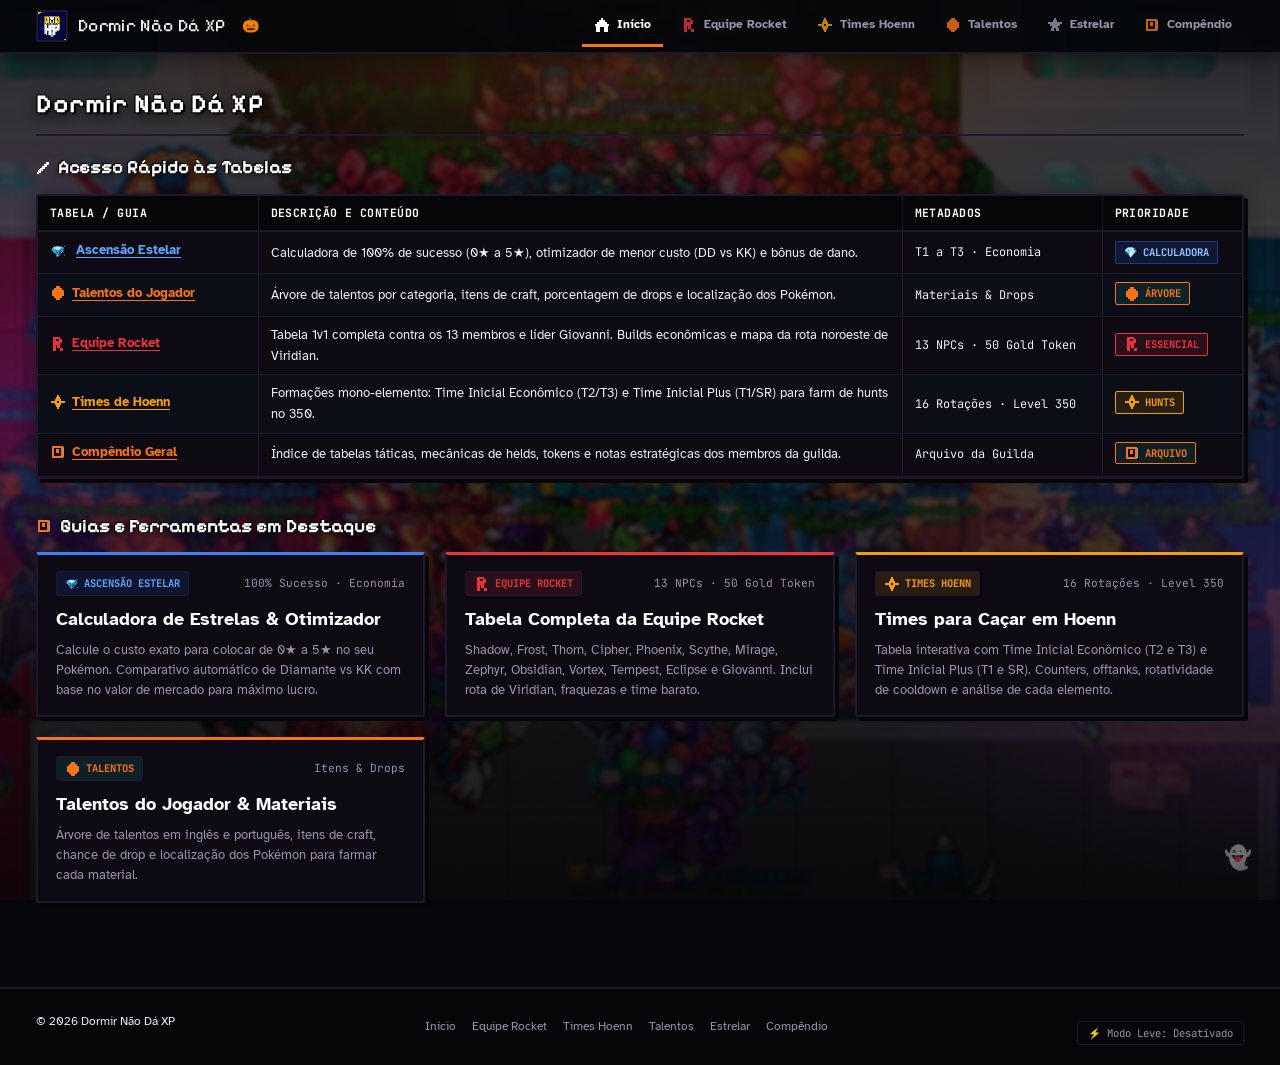
==== index.html @ f6c45a71 "feat(theme): restore warm orange background atmosphere and bat/ghost animations without neon" ====
<!DOCTYPE html>
<html lang="pt-BR">
<head>
  <meta charset="UTF-8">
  <meta name="viewport" content="width=device-width, initial-scale=1.0">
  <title>Dormir Não Dá XP</title>
  <meta name="description" content="Compêndio tático da guilda Dormir Não Dá XP no PokeAlliance. Tabelas de bosses, times de caça e rotações.">
  <link rel="icon" type="image/webp" href="assets/img/logo.webp">
  <link rel="preconnect" href="https://fonts.googleapis.com">
  <link rel="preconnect" href="https://fonts.gstatic.com" crossorigin>
  <link href="https://fonts.googleapis.com/css2?family=Atkinson+Hyperlegible:ital,wght@0,400;0,700;1,400;1,700&family=Pixelify+Sans:wght@600;700&display=swap" rel="stylesheet">
  <link rel="stylesheet" href="assets/css/style.css?v=4.2">
</head>
<body class="home-page">

  <!-- Background de Gameplay da Guilda com Ambientação Azul e Amarelo -->
  <div class="gameplay-bg-layer" aria-hidden="true">
    <div class="gameplay-bg-img"></div>
    <div class="gameplay-bg-overlay"></div>
  </div>

  <!-- Top Navigation com Ícones Pixel Art -->
  <header class="navbar">
    <div class="container nav-container">
      <a href="index.html" class="brand">
        <img src="assets/img/logo.webp" alt="Logo" class="brand-img">
        <span>Dormir Não Dá XP</span>
      </a>

      <nav>
        <ul class="nav-links">
          <li>
            <a href="index.html" class="nav-link active">
              <svg class="pixel-icon" width="16" height="16" viewBox="0 0 16 16" fill="currentColor" shape-rendering="crispEdges"><rect x="7" y="1" width="2" height="2"/><rect x="5" y="3" width="6" height="2"/><rect x="3" y="5" width="10" height="2"/><rect x="1" y="7" width="14" height="2"/><rect x="2" y="9" width="12" height="6"/><rect x="6" y="10" width="4" height="5" fill="var(--black)"/></svg>
              <span>Início</span>
            </a>
          </li>
          <li>
            <a href="equipe-rocket.html" class="nav-link">
              <svg class="pixel-icon pixel-icon-rocket" width="16" height="16" viewBox="0 0 16 16" fill="currentColor" shape-rendering="crispEdges"><rect x="3" y="1" width="7" height="2"/><rect x="3" y="3" width="9" height="4"/><rect x="6" y="3" width="3" height="2" fill="var(--black)"/><rect x="3" y="7" width="7" height="2"/><rect x="3" y="9" width="3" height="6"/><rect x="7" y="9" width="3" height="3"/><rect x="10" y="12" width="3" height="3"/></svg>
              <span>Equipe Rocket</span>
            </a>
          </li>
          <li>
            <a href="times-hoenn.html" class="nav-link">
              <svg class="pixel-icon pixel-icon-hoenn" width="16" height="16" viewBox="0 0 16 16" fill="currentColor" shape-rendering="crispEdges"><rect x="7" y="1" width="2" height="2"/><rect x="6" y="3" width="4" height="2"/><rect x="5" y="5" width="6" height="2"/><rect x="1" y="7" width="14" height="2"/><rect x="5" y="9" width="6" height="2"/><rect x="6" y="11" width="4" height="2"/><rect x="7" y="13" width="2" height="2"/><rect x="7" y="7" width="2" height="2" fill="var(--black)"/></svg>
              <span>Times Hoenn</span>
            </a>
          </li>
          <li>
            <a href="talentos.html" class="nav-link">
              <svg class="pixel-icon pixel-icon-teal" width="16" height="16" viewBox="0 0 16 16" fill="currentColor" shape-rendering="crispEdges">
                <rect x="6" y="1" width="4" height="2"/><rect x="4" y="3" width="8" height="2"/><rect x="2" y="5" width="12" height="6"/><rect x="4" y="11" width="8" height="2"/><rect x="6" y="13" width="4" height="2"/>
              </svg>
              <span>Talentos</span>
            </a>
          </li>
          <li>
            <a href="estrelar.html" class="nav-link">
              <svg class="pixel-icon" width="16" height="16" viewBox="0 0 16 16" fill="currentColor" shape-rendering="crispEdges">
                <rect x="7" y="1" width="2" height="2"/><rect x="6" y="3" width="4" height="2"/><rect x="1" y="5" width="14" height="2"/><rect x="3" y="7" width="10" height="2"/><rect x="5" y="9" width="6" height="2"/><rect x="4" y="11" width="3" height="3"/><rect x="9" y="11" width="3" height="3"/>
              </svg>
              <span>Estrelar</span>
            </a>
          </li>
          <li>
            <a href="guias.html" class="nav-link">
              <svg class="pixel-icon pixel-icon-teal" width="16" height="16" viewBox="0 0 16 16" fill="currentColor" shape-rendering="crispEdges"><rect x="2" y="2" width="11" height="12"/><rect x="4" y="4" width="7" height="8" fill="var(--black)"/><rect x="6" y="5" width="3" height="4" fill="var(--teal)"/><rect x="13" y="3" width="1" height="10" fill="var(--text-dim)"/></svg>
              <span>Compêndio</span>
            </a>
          </li>
        </ul>
      </nav>
    </div>
  </header>

  <!-- Conteúdo Principal -->
  <main class="container" style="padding-top: 24px; padding-bottom: 48px;">

    <!-- Hero Compacto com Identidade -->
    <section class="hero-compact">
      <h1 class="hero-title">
        <span>Dormir Não Dá XP</span>
      </h1>
    </section>

    <!-- Tabela Rápida de Guias e Ferramentas -->
    <section class="quick-table-section">
      <div class="section-header">
        <h2 class="section-title">
          <svg class="pixel-icon" width="14" height="14" viewBox="0 0 14 14" fill="currentColor" shape-rendering="crispEdges"><rect x="10" y="1" width="3" height="3"/><rect x="8" y="3" width="3" height="3"/><rect x="6" y="5" width="3" height="3"/><rect x="4" y="7" width="3" height="3"/><rect x="2" y="9" width="3" height="2"/><rect x="3" y="8" width="2" height="4"/><rect x="1" y="11" width="2" height="2"/></svg>
          <span>Acesso Rápido às Tabelas</span>
        </h2>
        
      </div>

      <div class="table-responsive">
        <table class="wiki-table">
          <thead>
            <tr>
              <th style="width: 220px;">Tabela / Guia</th>
              <th>Descrição e Conteúdo</th>
              <th style="width: 200px;">Metadados</th>
              <th style="width: 140px;">Prioridade</th>
            </tr>
          </thead>
          <tbody>
            <tr>
              <td>
                <a href="estrelar.html" class="table-link" style="color: #60a5fa;">
                  <img src="assets/img/icon_diamond.png" alt="Estrelar" style="width: 16px; height: 16px; image-rendering: pixelated; vertical-align: middle; margin-right: 4px;">
                  <span>Ascensão Estelar</span>
                </a>
              </td>
              <td>Calculadora de 100% de sucesso (0★ a 5★), otimizador de menor custo (DD vs KK) e bônus de dano.</td>
              <td class="font-mono">T1 a T3 · Economia</td>
              <td><span class="tag-meta" style="background: rgba(37, 99, 235, 0.15); color: #93c5fd; border: 1px solid rgba(59, 130, 246, 0.35);">💎 Calculadora</span></td>
            </tr>
            <tr>
              <td>
                <a href="talentos.html" class="table-link teal-link">
                  <svg class="pixel-icon pixel-icon-teal" width="16" height="16" viewBox="0 0 16 16" fill="currentColor" shape-rendering="crispEdges">
                    <rect x="6" y="1" width="4" height="2"/><rect x="4" y="3" width="8" height="2"/><rect x="2" y="5" width="12" height="6"/><rect x="4" y="11" width="8" height="2"/><rect x="6" y="13" width="4" height="2"/>
                  </svg>
                  <span>Talentos do Jogador</span>
                </a>
              </td>
              <td>Árvore de talentos por categoria, itens de craft, porcentagem de drops e localização dos Pokémon.</td>
              <td class="font-mono">Materiais & Drops</td>
              <td><span class="tag-meta tag-teal-meta"><svg class="pixel-icon pixel-icon-teal" width="16" height="16" viewBox="0 0 16 16" fill="currentColor" shape-rendering="crispEdges"><rect x="6" y="1" width="4" height="2"/><rect x="4" y="3" width="8" height="2"/><rect x="2" y="5" width="12" height="6"/><rect x="4" y="11" width="8" height="2"/><rect x="6" y="13" width="4" height="2"/></svg> Árvore</span></td>
            </tr>
            <tr>
              <td>
                <a href="equipe-rocket.html" class="table-link rocket-link">
                  <svg class="pixel-icon pixel-icon-rocket" width="16" height="16" viewBox="0 0 16 16" fill="currentColor" shape-rendering="crispEdges"><rect x="3" y="1" width="7" height="2"/><rect x="3" y="3" width="9" height="4"/><rect x="6" y="3" width="3" height="2" fill="var(--black)"/><rect x="3" y="7" width="7" height="2"/><rect x="3" y="9" width="3" height="6"/><rect x="7" y="9" width="3" height="3"/><rect x="10" y="12" width="3" height="3"/></svg>
                  <span>Equipe Rocket</span>
                </a>
              </td>
              <td>Tabela 1v1 completa contra os 13 membros e líder Giovanni. Builds econômicas e mapa da rota noroeste de Viridian.</td>
              <td class="font-mono">13 NPCs · 50 Gold Token</td>
              <td><span class="tag-meta tag-rocket-meta"><svg class="pixel-icon pixel-icon-rocket" width="16" height="16" viewBox="0 0 16 16" fill="currentColor" shape-rendering="crispEdges"><rect x="3" y="1" width="7" height="2"/><rect x="3" y="3" width="9" height="4"/><rect x="6" y="3" width="3" height="2" fill="var(--black)"/><rect x="3" y="7" width="7" height="2"/><rect x="3" y="9" width="3" height="6"/><rect x="7" y="9" width="3" height="3"/><rect x="10" y="12" width="3" height="3"/></svg> Essencial</span></td>
            </tr>
            <tr>
              <td>
                <a href="times-hoenn.html" class="table-link hoenn-link">
                  <svg class="pixel-icon pixel-icon-hoenn" width="16" height="16" viewBox="0 0 16 16" fill="currentColor" shape-rendering="crispEdges"><rect x="7" y="1" width="2" height="2"/><rect x="6" y="3" width="4" height="2"/><rect x="5" y="5" width="6" height="2"/><rect x="1" y="7" width="14" height="2"/><rect x="5" y="9" width="6" height="2"/><rect x="6" y="11" width="4" height="2"/><rect x="7" y="13" width="2" height="2"/><rect x="7" y="7" width="2" height="2" fill="var(--black)"/></svg>
                  <span>Times de Hoenn</span>
                </a>
              </td>
              <td>Formações mono-elemento: Time Inicial Econômico (T2/T3) e Time Inicial Plus (T1/SR) para farm de hunts no 350.</td>
              <td class="font-mono">16 Rotações · Level 350</td>
              <td><span class="tag-meta tag-hoenn-meta"><svg class="pixel-icon pixel-icon-hoenn" width="16" height="16" viewBox="0 0 16 16" fill="currentColor" shape-rendering="crispEdges"><rect x="7" y="1" width="2" height="2"/><rect x="6" y="3" width="4" height="2"/><rect x="5" y="5" width="6" height="2"/><rect x="1" y="7" width="14" height="2"/><rect x="5" y="9" width="6" height="2"/><rect x="6" y="11" width="4" height="2"/><rect x="7" y="13" width="2" height="2"/><rect x="7" y="7" width="2" height="2" fill="var(--black)"/></svg> Hunts</span></td>
            </tr>
            <tr>
              <td>
                <a href="guias.html" class="table-link teal-link">
                  <svg class="pixel-icon pixel-icon-teal" width="16" height="16" viewBox="0 0 16 16" fill="currentColor" shape-rendering="crispEdges"><rect x="2" y="2" width="11" height="12"/><rect x="4" y="4" width="7" height="8" fill="var(--black)"/><rect x="6" y="5" width="3" height="4" fill="var(--teal)"/><rect x="13" y="3" width="1" height="10" fill="var(--text-dim)"/></svg>
                  <span>Compêndio Geral</span>
                </a>
              </td>
              <td>Índice de tabelas táticas, mecânicas de helds, tokens e notas estratégicas dos membros da guilda.</td>
              <td class="font-mono">Arquivo da Guilda</td>
              <td><span class="tag-meta tag-teal-meta"><svg class="pixel-icon pixel-icon-teal" width="16" height="16" viewBox="0 0 16 16" fill="currentColor" shape-rendering="crispEdges"><rect x="2" y="2" width="11" height="12"/><rect x="4" y="4" width="7" height="8" fill="var(--black)"/><rect x="6" y="5" width="3" height="4" fill="var(--teal)"/><rect x="13" y="3" width="1" height="10" fill="var(--text-dim)"/></svg> Arquivo</span></td>
            </tr>
          </tbody>
        </table>
      </div>
    </section>

    <!-- Cards de Guia Clicáveis Inteiros -->
    <section class="guides-cards-section">
      <div class="section-header">
        <h2 class="section-title">
          <svg class="pixel-icon pixel-icon-teal" width="16" height="16" viewBox="0 0 16 16" fill="currentColor" shape-rendering="crispEdges"><rect x="2" y="2" width="11" height="12"/><rect x="4" y="4" width="7" height="8" fill="var(--black)"/><rect x="6" y="5" width="3" height="4" fill="var(--teal)"/><rect x="13" y="3" width="1" height="10" fill="var(--text-dim)"/></svg>
          <span>Guias e Ferramentas em Destaque</span>
        </h2>
      </div>

      <div class="guide-blocks-grid">
        <!-- Card 1: Estrelar -->
        <a href="estrelar.html" class="guide-block block-star">
          <div class="guide-block-header">
            <span class="guide-block-tag tag-star-meta">
              <img src="assets/img/icon_diamond.png" alt="Estrelar" style="width: 14px; height: 14px; image-rendering: pixelated;">
              Ascensão Estelar
            </span>
            <span class="guide-block-meta">100% Sucesso · Economia</span>
          </div>
          <h3 class="guide-block-title">Calculadora de Estrelas & Otimizador</h3>
          <p class="guide-block-desc">
            Calcule o custo exato para colocar de 0★ a 5★ no seu Pokémon. Comparativo automático de Diamante vs KK com base no valor de mercado para máximo lucro.
          </p>
        </a>

        <!-- Card 2: Rocket -->
        <a href="equipe-rocket.html" class="guide-block block-rocket">
          <div class="guide-block-header">
            <span class="guide-block-tag tag-rocket-meta"><svg class="pixel-icon pixel-icon-rocket" width="16" height="16" viewBox="0 0 16 16" fill="currentColor" shape-rendering="crispEdges"><rect x="3" y="1" width="7" height="2"/><rect x="3" y="3" width="9" height="4"/><rect x="6" y="3" width="3" height="2" fill="var(--black)"/><rect x="3" y="7" width="7" height="2"/><rect x="3" y="9" width="3" height="6"/><rect x="7" y="9" width="3" height="3"/><rect x="10" y="12" width="3" height="3"/></svg> Equipe Rocket</span>
            <span class="guide-block-meta">13 NPCs · 50 Gold Token</span>
          </div>
          <h3 class="guide-block-title">Tabela Completa da Equipe Rocket</h3>
          <p class="guide-block-desc">
            Shadow, Frost, Thorn, Cipher, Phoenix, Scythe, Mirage, Zephyr, Obsidian, Vortex, Tempest, Eclipse e Giovanni. Inclui rota de Viridian, fraquezas e time barato.
          </p>
        </a>

        <!-- Card 3: Hoenn -->
        <a href="times-hoenn.html" class="guide-block block-hoenn">
          <div class="guide-block-header">
            <span class="guide-block-tag tag-hoenn-meta"><svg class="pixel-icon pixel-icon-hoenn" width="16" height="16" viewBox="0 0 16 16" fill="currentColor" shape-rendering="crispEdges"><rect x="7" y="1" width="2" height="2"/><rect x="6" y="3" width="4" height="2"/><rect x="5" y="5" width="6" height="2"/><rect x="1" y="7" width="14" height="2"/><rect x="5" y="9" width="6" height="2"/><rect x="6" y="11" width="4" height="2"/><rect x="7" y="13" width="2" height="2"/><rect x="7" y="7" width="2" height="2" fill="var(--black)"/></svg> Times Hoenn</span>
            <span class="guide-block-meta">16 Rotações · Level 350</span>
          </div>
          <h3 class="guide-block-title">Times para Caçar em Hoenn</h3>
          <p class="guide-block-desc">
            Tabela interativa com Time Inicial Econômico (T2 e T3) e Time Inicial Plus (T1 e SR). Counters, offtanks, rotatividade de cooldown e análise de cada elemento.
          </p>
        </a>

        <!-- Card 4: Talentos -->
        <a href="talentos.html" class="guide-block block-teal">
          <div class="guide-block-header">
            <span class="guide-block-tag tag-teal-meta">
              <svg class="pixel-icon pixel-icon-teal" width="16" height="16" viewBox="0 0 16 16" fill="currentColor" shape-rendering="crispEdges">
                <rect x="6" y="1" width="4" height="2"/><rect x="4" y="3" width="8" height="2"/><rect x="2" y="5" width="12" height="6"/><rect x="4" y="11" width="8" height="2"/><rect x="6" y="13" width="4" height="2"/>
              </svg> Talentos
            </span>
            <span class="guide-block-meta">Itens & Drops</span>
          </div>
          <h3 class="guide-block-title">Talentos do Jogador & Materiais</h3>
          <p class="guide-block-desc">
            Árvore de talentos em inglês e português, itens de craft, chance de drop e localização dos Pokémon para farmar cada material.
          </p>
        </a>
      </div>
    </section>

  </main>

  <!-- Footer -->
  <footer class="footer">
    <div class="container footer-content">
      <p>&copy; 2026 Dormir Não Dá XP</p>
      <ul class="footer-links">
        <li><a href="index.html">Início</a></li>
        <li><a href="equipe-rocket.html">Equipe Rocket</a></li>
        <li><a href="times-hoenn.html">Times Hoenn</a></li>
        <li><a href="talentos.html">Talentos</a></li>
        <li><a href="estrelar.html">Estrelar</a></li>
        <li><a href="guias.html">Compêndio</a></li>
      </ul>
      <div class="footer-actions" style="margin-top: 6px;">
        <button type="button" class="btn-lite-toggle" onclick="toggleLiteMode()" id="btnLiteToggle" title="Ativar/Desativar otimizações de FPS para PCs mais lentos">
          <span class="lite-icon">⚡</span>
          <span class="lite-text">Modo Leve: Desativado</span>
        </button>
      </div>
    </div>
  </footer>

  <script src="assets/js/main.js?v=2.2" defer></script>
</body>
</html>
---- assets/css/style.css ----
/* ==========================================================================
   DORMIR NÃO DÁ XP - Compêndio PokeAlliance (PokéTibia)
   Visual: Dark Gamer Slate + Retro MMO / Tibia Wiki + Pixel Art Accents
   Background com textura sutil e ambientação luminosa, alto contraste e vida.
   ========================================================================== */

/* JetBrains Mono (Self-hosted) */
@font-face {
  font-family: 'JetBrains Mono';
  font-style: normal;
  font-weight: 400 800;
  font-display: swap;
  src: url('../fonts/jbmono-latin-ext.woff2') format('woff2');
  unicode-range: U+0100-02BA, U+02BD-02C5, U+02C7-02CC, U+02CE-02D7, U+02DD-02FF,
                 U+0304, U+0308, U+0329, U+1D00-1DBF, U+1E00-1E9F, U+1EF2-1EFF,
                 U+2020, U+20A0-20AB, U+20AD-20C0, U+2113, U+2C60-2C7F, U+A720-A7FF;
}
@font-face {
  font-family: 'JetBrains Mono';
  font-style: normal;
  font-weight: 400 800;
  font-display: swap;
  src: url('../fonts/jbmono-latin.woff2') format('woff2');
  unicode-range: U+0000-00FF, U+0131, U+0152-0153, U+02BB-02BC, U+02C6, U+02DA,
                 U+02DC, U+0304, U+0308, U+0329, U+2000-206F, U+20AC, U+2122,
                 U+2191, U+2193, U+2212, U+2215, U+FEFF, U+FFFD;
}

:root {
  /* Fundo base preto com ambientação de Halloween (Abóbora e Roxo Espectral) */
  --bg-0: #07060a;          /* fundo geral escuro */
  --bg-1: #0d0a14;          /* cards, painéis e blocos pretos */
  --bg-2: #1f182c;          /* bordas sólidas limpas */
  --bg-hover: #171222;      /* hover sutil */
  --black: #060508;         /* preto profundo para header, tabelas e footer */

  --guild-blue: #9333ea;    /* Roxo Espectral (Gengar / Gastly) */
  --guild-gold: #f97316;    /* Laranja Abóbora Jack-o'-Lantern */

  --text: #f0edf5;          /* texto principal nítido */
  --text-dim: #9b93a8;      /* texto secundário */
  --text-muted: #605770;    /* metadados sutis */

  /* Acentos Gamer Vibrantes */
  --rocket: #ea323c;        /* Equipe Rocket */
  --rocket-hover: #ff4752;
  --rocket-glow: rgba(234, 50, 60, 0.22);

  --hoenn: #f59e0b;         /* Times Hoenn */
  --hoenn-hover: #fbbf24;
  --hoenn-glow: rgba(245, 158, 11, 0.22);

  --teal: #f97316;          /* links, destaques em tom abóbora */
  --teal-hover: #fb923c;
  --teal-glow: rgba(249, 115, 22, 0.20);

  --roxo: #a855f7;          /* raridade / tags especiais */
  --roxo-glow: rgba(168, 85, 247, 0.22);

  /* Status e Tabelas */
  --status-weak: #ef4444;   /* fraco / inimigo */
  --status-resist: #10b981; /* resiste / recomendado */
  --status-neutral: #9333ea;/* neutro */
  --counter-text: #f97316;
  --edg-gold: #f59e0b;

  /* Tipografia */
  --font-pixel: 'Pixelify Sans', monospace, sans-serif;
  --font-body: 'Atkinson Hyperlegible', -apple-system, BlinkMacSystemFont, sans-serif;
  --font-mono: 'JetBrains Mono', monospace;

  /* Estrutura visual pixel art com profundidade */
  --radius: 2px;
  --shadow-hard: 4px 4px 0 var(--black);
  --shadow-hard-sm: 2px 2px 0 var(--black);
}

/* ==========================================================================
   RESET & BASE COM AMBIENTAÇÃO VIVA
   ========================================================================== */

*, *::before, *::after {
  box-sizing: border-box;
  margin: 0;
  padding: 0;
}

html {
  font-size: 14px;
  scroll-behavior: smooth;
  background-color: var(--bg-0);
  color: var(--text);
  color-scheme: dark;
}

/* ==========================================================================
   SCROLLBAR MINIMALISTA & MODERNA
   ========================================================================== */

/* Firefox */
* {
  scrollbar-width: thin;
  scrollbar-color: rgba(255, 255, 255, 0.16) transparent;
}

/* Chrome, Edge, Brave, Safari, WebKit */
::-webkit-scrollbar {
  width: 5px;
  height: 5px;
}

::-webkit-scrollbar-track {
  background: transparent;
}

::-webkit-scrollbar-thumb {
  background: rgba(255, 255, 255, 0.16);
  border-radius: 999px;
  transition: background 120ms ease;
}

::-webkit-scrollbar-thumb:hover {
  background: var(--teal);
}

::-webkit-scrollbar-corner {
  background: transparent;
}

body {
  font-family: var(--font-body);
  font-size: 1rem;
  line-height: 1.6;
  background-color: #07060a;
  background-image: 
    /* Iluminação Jack-o'-Lantern alaranjada no topo */
    radial-gradient(ellipse 65% 42% at 50% -5%, rgba(255, 117, 24, 0.22) 0%, transparent 65%),
    /* Iluminação roxa espectral suave nas laterais */
    radial-gradient(ellipse 60% 50% at 0% 45%, rgba(147, 51, 234, 0.16) 0%, transparent 60%),
    radial-gradient(ellipse 60% 50% at 100% 65%, rgba(147, 51, 234, 0.14) 0%, transparent 60%),
    /* Base noturna abissal */
    linear-gradient(180deg, #0e0a16 0%, #07060a 45%, #050407 100%);
  background-size: 100% 100%, 100% 100%, 100% 100%, 100% 100%;
  background-attachment: fixed;
  color: var(--text);
  min-height: 100vh;
  display: flex;
  flex-direction: column;
  -webkit-font-smoothing: antialiased;
  -moz-osx-font-smoothing: grayscale;
}

a {
  color: var(--teal);
  text-decoration: none;
  transition: color 120ms ease;
}

a:hover {
  color: var(--teal-hover);
}

h1, h2 {
  font-family: var(--font-pixel);
  font-weight: 700;
  color: #ffffff;
  line-height: 1.25;
}

h3, h4, h5, h6 {
  font-family: var(--font-body);
  font-weight: 700;
  color: #ffffff;
  line-height: 1.35;
}

p {
  color: var(--text);
  margin-bottom: 0.75rem;
}

p:last-child {
  margin-bottom: 0;
}

strong, b {
  font-weight: 700;
  color: #ffffff;
}

/* Ícones Pixel Art SVG */
.pixel-icon {
  display: inline-block;
  vertical-align: middle;
  flex-shrink: 0;
  shape-rendering: crispEdges;
  image-rendering: pixelated;
}

.pixel-icon-rocket { color: var(--rocket); }
.pixel-icon-hoenn  { color: var(--hoenn); }
.pixel-icon-teal   { color: var(--teal); }
.pixel-icon-purple { color: var(--roxo); }

/* Sprites Pixel Art */
img.poke-sprite,
img.coringa-sprite,
img.upgrade-chip-sprite,
img.npc-enemy-thumb,
img.brand-img,
.poke-sprite,
.coringa-sprite,
.upgrade-chip-sprite,
.npc-enemy-thumb {
  image-rendering: pixelated;
  image-rendering: crisp-edges;
}

/* Container */
.container {
  width: 100%;
  max-width: 1240px;
  margin: 0 auto;
  padding: 0 16px;
}

/* ==========================================================================
   HEADER & NAVBAR (Pixel Art Style)
   ========================================================================== */

.navbar {
  position: sticky;
  top: 0;
  z-index: 100;
  background-color: rgba(5, 7, 10, 0.95);
  border-bottom: 2px solid var(--bg-2);
  box-shadow: 0 4px 16px rgba(0, 0, 0, 0.4);
  padding: 0;
}

.nav-container {
  display: flex;
  align-items: center;
  justify-content: space-between;
  flex-wrap: wrap;
  gap: 12px;
}

.brand {
  display: flex;
  align-items: center;
  gap: 10px;
  text-decoration: none;
  color: #ffffff;
  font-family: var(--font-pixel);
  font-size: 1.25rem;
  letter-spacing: 0.02em;
  padding: 10px 0;
  transition: color 120ms ease;
}

.brand:hover {
  color: var(--teal);
}

.brand-img {
  width: 32px;
  height: 32px;
  border: 2px solid var(--bg-2);
  border-radius: var(--radius);
  background-color: var(--bg-1);
}

.nav-links {
  display: flex;
  align-items: center;
  gap: 6px;
  list-style: none;
}

.nav-link {
  color: var(--text-dim);
  text-decoration: none;
  font-family: var(--font-body);
  font-weight: 700;
  font-size: 0.88rem;
  padding: 10px 12px;
  border-bottom: 3px solid transparent;
  display: inline-flex;
  align-items: center;
  gap: 7px;
  transition: all 120ms ease;
}

.nav-link .pixel-icon {
  opacity: 0.8;
  transition: opacity 120ms ease, transform 120ms ease;
}

.nav-link:hover {
  color: #ffffff;
}

.nav-link:hover .pixel-icon {
  opacity: 1;
  transform: translateY(-1px);
}

.nav-link.active {
  color: #ffffff;
  border-bottom-color: var(--teal);
}

.nav-link.active .pixel-icon {
  opacity: 1;
}

.nav-link[href*="equipe-rocket"].active {
  border-bottom-color: var(--rocket);
  box-shadow: inset 0 -4px 8px -3px var(--rocket-glow);
}

.nav-link[href*="times-hoenn"].active {
  border-bottom-color: var(--hoenn);
  box-shadow: inset 0 -4px 8px -3px var(--hoenn-glow);
}

.nav-link[href*="guias"].active {
  border-bottom-color: var(--teal);
  box-shadow: inset 0 -4px 8px -3px var(--teal-glow);
}

/* ==========================================================================
   BOTÕES SÓLIDOS RETRÔ
   ========================================================================== */

.btn {
  display: inline-flex;
  align-items: center;
  justify-content: center;
  gap: 8px;
  font-family: var(--font-mono);
  font-size: 0.88rem;
  font-weight: 700;
  padding: 8px 16px;
  border-radius: var(--radius);
  border: 2px solid var(--black);
  box-shadow: var(--shadow-hard-sm);
  text-decoration: none;
  cursor: pointer;
  transition: background 120ms ease, color 120ms ease, box-shadow 120ms ease;
  user-select: none;
}

.btn-rocket {
  background-color: var(--rocket);
  color: #ffffff;
}

.btn-rocket:hover {
  background-color: var(--rocket-hover);
  box-shadow: var(--shadow-hard-sm), 0 0 12px var(--rocket-glow);
}

.btn-hoenn {
  background-color: var(--hoenn);
  color: var(--black);
}

.btn-hoenn:hover {
  background-color: var(--hoenn-hover);
  box-shadow: var(--shadow-hard-sm), 0 0 12px var(--hoenn-glow);
}

.btn-teal {
  background-color: var(--teal);
  color: var(--black);
}

.btn-teal:hover {
  background-color: var(--teal-hover);
  box-shadow: var(--shadow-hard-sm), 0 0 12px var(--teal-glow);
}

.btn-secondary {
  background-color: var(--bg-1);
  color: var(--text);
  border-color: var(--bg-2);
}

.btn-secondary:hover {
  background-color: var(--bg-hover);
  color: #ffffff;
}

/* ==========================================================================
   HERO COMPACTO E VIVO
   ========================================================================== */

.hero-compact {
  padding: 10px 0 14px;
  border-bottom: 2px solid var(--bg-2);
  margin-bottom: 20px;
}

.hero-title {
  font-size: 1.85rem;
  margin-bottom: 0;
  color: #ffffff;
  display: flex;
  align-items: center;
  gap: 12px;
  text-shadow: 2px 2px 0 #000, -1px -1px 0 #000, 1px -1px 0 #000, -1px 1px 0 #000, 0 4px 14px rgba(0, 0, 0, 0.95);
  letter-spacing: 0.5px;
}

.hero-tagline {
  font-size: 1.05rem;
  color: var(--text-dim);
  max-width: 820px;
  line-height: 1.5;
}

/* Seções da Home */
.section-header {
  display: flex;
  align-items: baseline;
  justify-content: space-between;
  flex-wrap: wrap;
  gap: 10px;
  margin-bottom: 14px;
}

.section-title {
  font-size: 1.35rem;
  color: #ffffff;
  display: flex;
  align-items: center;
  gap: 8px;
  text-shadow: 1px 1px 0 #000, -1px -1px 0 #000, 0 2px 8px rgba(0, 0, 0, 0.9);
}

.section-meta {
  font-family: var(--font-mono);
  font-size: 0.8rem;
  color: var(--text);
  background-color: rgba(6, 7, 10, 0.85);
  border: 1px solid var(--bg-2);
  padding: 3px 8px;
  border-radius: 2px;
  box-shadow: 2px 2px 0 var(--black);
}

/* Tabela Rápida / Wiki Table com Vigor */
.quick-table-section {
  margin-bottom: 36px;
}

.table-responsive {
  width: 100%;
  overflow-x: auto;
  border: 2px solid var(--bg-2);
  box-shadow: var(--shadow-hard), 0 0 20px rgba(0, 0, 0, 0.4);
  background-color: var(--bg-1);
  border-radius: var(--radius);
}

.wiki-table {
  width: 100%;
  border-collapse: collapse;
  text-align: left;
  font-size: 0.92rem;
}

.wiki-table thead {
  background-color: var(--black);
  border-bottom: 2px solid var(--bg-2);
}

.wiki-table th {
  padding: 8px 12px;
  font-family: var(--font-mono);
  font-size: 0.82rem;
  text-transform: uppercase;
  letter-spacing: 0.04em;
  color: #ffffff;
  border-right: 1px solid var(--bg-2);
}

.wiki-table th:last-child {
  border-right: none;
}

.wiki-table tbody tr {
  background-color: var(--bg-1);
  border-bottom: 1px solid var(--bg-2);
  transition: background 120ms ease;
}

.wiki-table tbody tr:nth-child(even) {
  background-color: #0b0e16;
}

.wiki-table tbody tr:hover {
  background-color: var(--bg-hover);
}

.wiki-table td {
  padding: 8px 12px;
  color: var(--text);
  border-right: 1px solid var(--bg-2);
  vertical-align: middle;
}

.wiki-table td:last-child {
  border-right: none;
}

.table-link {
  font-weight: 700;
  display: inline-flex;
  align-items: center;
  gap: 6px;
  text-decoration: underline;
  text-underline-offset: 3px;
}

.table-link.rocket-link { color: var(--rocket); }
.table-link.rocket-link:hover { color: var(--rocket-hover); }
.table-link.hoenn-link { color: var(--hoenn); }
.table-link.hoenn-link:hover { color: var(--hoenn-hover); }
.table-link.teal-link { color: var(--teal); }
.table-link.teal-link:hover { color: var(--teal-hover); }

.font-mono {
  font-family: var(--font-mono);
  font-size: 0.85rem;
}

/* Tags de Metadados / Tabela */
.tag-meta {
  display: inline-flex;
  align-items: center;
  gap: 5px;
  font-family: var(--font-mono);
  font-size: 0.75rem;
  font-weight: 700;
  padding: 2px 8px;
  border-radius: var(--radius);
  border: 1px solid var(--bg-2);
  background-color: var(--black);
  text-transform: uppercase;
}

.tag-rocket-meta {
  color: var(--rocket);
  border-color: var(--rocket);
  background-color: rgba(234, 50, 60, 0.12);
}

.tag-hoenn-meta {
  color: var(--hoenn);
  border-color: var(--hoenn);
  background-color: rgba(245, 158, 11, 0.12);
}

.tag-teal-meta {
  color: var(--teal);
  border-color: var(--teal);
  background-color: rgba(20, 184, 166, 0.12);
}

.tag-star-meta {
  color: #60a5fa;
  border-color: #3b82f6;
  background-color: rgba(37, 99, 235, 0.12);
}

/* ==========================================================================
   CARDS DE GUIA COM IDENTIDADE E COR
   ========================================================================== */

.guide-blocks-grid {
  display: grid;
  grid-template-columns: repeat(auto-fit, minmax(320px, 1fr));
  gap: 20px;
  margin-bottom: 36px;
}

.guide-block {
  display: flex;
  flex-direction: column;
  background-color: var(--bg-1);
  border: 2px solid var(--bg-2);
  box-shadow: var(--shadow-hard);
  border-radius: var(--radius);
  padding: 16px 18px;
  text-decoration: none;
  color: var(--text);
  position: relative;
  overflow: hidden;
  transition: all 140ms ease;
}

.guide-block:hover {
  background-color: var(--bg-hover);
  transform: translateY(-2px);
}

/* Acentos de Borda Superior Vibrantes e Hover Completo */
.guide-block.block-star {
  border-top: 3px solid #3b82f6;
}

.guide-block.block-star:hover {
  border-color: #3b82f6;
  box-shadow: var(--shadow-hard), 0 0 24px rgba(59, 130, 246, 0.28);
}

.guide-block.block-rocket {
  border-top: 3px solid var(--rocket);
}

.guide-block.block-rocket:hover {
  border-color: var(--rocket);
  box-shadow: var(--shadow-hard), 0 0 24px var(--rocket-glow);
}

.guide-block.block-hoenn {
  border-top: 3px solid var(--hoenn);
}

.guide-block.block-hoenn:hover {
  border-color: var(--hoenn);
  box-shadow: var(--shadow-hard), 0 0 24px var(--hoenn-glow);
}

.guide-block.block-teal {
  border-top: 3px solid var(--teal);
}

.guide-block.block-teal:hover {
  border-color: var(--teal);
  box-shadow: var(--shadow-hard), 0 0 24px var(--teal-glow);
}

.guide-block-header {
  display: flex;
  align-items: center;
  justify-content: space-between;
  margin-bottom: 12px;
}

.guide-block-tag {
  font-family: var(--font-mono);
  font-size: 0.75rem;
  font-weight: 700;
  padding: 3px 8px;
  border-radius: var(--radius);
  border: 1px solid var(--bg-2);
  text-transform: uppercase;
  display: inline-flex;
  align-items: center;
  gap: 5px;
}

.guide-block-meta {
  font-family: var(--font-mono);
  font-size: 0.8rem;
  color: var(--text-dim);
}

.guide-block-title {
  font-size: 1.25rem;
  font-weight: 700;
  margin-bottom: 8px;
  color: #ffffff;
}

.guide-block-desc {
  font-size: 0.95rem;
  color: var(--text-dim);
  line-height: 1.5;
  flex-grow: 1;
}

/* Compatibilidade com cards do Compêndio */
.cards-grid {
  display: grid;
  grid-template-columns: repeat(auto-fill, minmax(320px, 1fr));
  gap: 18px;
  margin-bottom: 40px;
}

.card {
  display: flex;
  flex-direction: column;
  background-color: var(--bg-1);
  border: 2px solid var(--bg-2);
  box-shadow: var(--shadow-hard);
  border-radius: var(--radius);
  padding: 20px;
  text-decoration: none;
  color: var(--text);
  transition: all 140ms ease;
}

.card[data-category="economia"],
.card[data-category="estrelar"] {
  border-top: 3px solid #3b82f6;
}

.card[data-category="economia"]:hover,
.card[data-category="estrelar"]:hover {
  border-color: #3b82f6;
  box-shadow: var(--shadow-hard), 0 0 20px rgba(59, 130, 246, 0.28);
  transform: translateY(-2px);
}

.card[data-category="talentos"] {
  border-top: 3px solid var(--teal);
}

.card[data-category="talentos"]:hover {
  border-color: var(--teal);
  box-shadow: var(--shadow-hard), 0 0 20px var(--teal-glow);
  transform: translateY(-2px);
}

.card[data-category="rocket"] {
  border-top: 3px solid var(--rocket);
}

.card[data-category="rocket"]:hover {
  border-color: var(--rocket);
  box-shadow: var(--shadow-hard), 0 0 20px var(--rocket-glow);
  transform: translateY(-2px);
}

.card[data-category="hoenn"] {
  border-top: 3px solid var(--hoenn);
}

.card[data-category="hoenn"]:hover {
  border-color: var(--hoenn);
  box-shadow: var(--shadow-hard), 0 0 20px var(--hoenn-glow);
  transform: translateY(-2px);
}

.card-title {
  font-size: 1.2rem;
  font-weight: 700;
  color: #ffffff;
  margin: 10px 0 6px;
}

.card-desc {
  font-size: 0.92rem;
  color: var(--text-dim);
  line-height: 1.5;
  margin-bottom: 14px;
  flex-grow: 1;
}

.card-footer {
  display: flex;
  align-items: center;
  justify-content: space-between;
  border-top: 1px solid var(--bg-2);
  padding-top: 10px;
  font-family: var(--font-mono);
  font-size: 0.8rem;
  color: var(--text-dim);
}

.tag {
  font-family: var(--font-mono);
  font-size: 0.72rem;
  font-weight: 700;
  text-transform: uppercase;
  padding: 3px 8px;
  border-radius: var(--radius);
  border: 1px solid var(--bg-2);
  background-color: var(--black);
  display: inline-flex;
  align-items: center;
  gap: 5px;
  width: fit-content;
}

.tag-rocket { color: var(--rocket); border-color: var(--rocket); background-color: rgba(234, 50, 60, 0.12); }
.tag-quest, .tag-hunt { color: var(--hoenn); border-color: var(--hoenn); background-color: rgba(245, 158, 11, 0.12); }
.tag-dica { color: var(--teal); border-color: var(--teal); background-color: rgba(20, 184, 166, 0.12); }

/* ==========================================================================
   EQUIPE ROCKET - LAYOUT & ACCORDION
   ========================================================================== */

.rocket-top-section {
  padding: 24px 0 20px;
  border-bottom: 2px solid var(--bg-2);
  margin-bottom: 24px;
}

.rocket-hero-layout {
  display: grid;
  grid-template-columns: 1fr 340px;
  gap: 24px;
  align-items: start;
}

.rocket-title-row {
  display: flex;
  align-items: center;
  gap: 14px;
  margin-bottom: 12px;
}

.rocket-badge-r {
  width: 44px;
  height: 44px;
  background-color: var(--rocket);
  color: #ffffff;
  display: grid;
  place-items: center;
  font-family: var(--font-pixel);
  font-weight: 700;
  font-size: 1.8rem;
  border: 2px solid var(--black);
  box-shadow: var(--shadow-hard-sm), 0 0 14px var(--rocket-glow);
  border-radius: var(--radius);
  flex-shrink: 0;
}

.rocket-title {
  font-size: 2rem;
  color: #ffffff;
}

.rocket-subtitle {
  color: var(--text-dim);
  font-size: 0.95rem;
}

.rewards-bar {
  display: flex;
  flex-wrap: wrap;
  gap: 8px;
  margin: 12px 0;
}

.reward-tag {
  background-color: var(--bg-1);
  border: 1px solid var(--bg-2);
  padding: 4px 10px;
  border-radius: var(--radius);
  font-family: var(--font-mono);
  font-size: 0.8rem;
  color: var(--text);
  display: inline-flex;
  align-items: center;
  gap: 6px;
}

.token-pill {
  font-family: var(--font-mono);
  font-weight: 700;
  font-size: 0.75rem;
  padding: 1px 6px;
  border-radius: var(--radius);
  border: 1px solid var(--bg-2);
  background-color: var(--black);
  display: inline-flex;
  align-items: center;
  gap: 4px;
}

.token-bronze { color: #f6ca9f; border-color: rgba(246, 202, 159, 0.4); }
.token-silver { color: #e5e9f0; border-color: rgba(229, 233, 240, 0.4); }
.token-gold { color: var(--hoenn); border-color: var(--hoenn); background-color: rgba(245, 158, 11, 0.15); }

/* Minimapa */
.minimap-card {
  background-color: var(--bg-1);
  border: 2px solid var(--bg-2);
  box-shadow: var(--shadow-hard), 0 0 16px rgba(0, 0, 0, 0.5);
  border-radius: var(--radius);
  padding: 12px;
}

.minimap-header {
  display: flex;
  align-items: baseline;
  justify-content: space-between;
  margin-bottom: 8px;
}

.minimap-title {
  font-family: var(--font-mono);
  font-size: 0.82rem;
  font-weight: 700;
  text-transform: uppercase;
  color: #ffffff;
  display: flex;
  align-items: center;
  gap: 6px;
}

.minimap-subtitle {
  font-family: var(--font-mono);
  font-size: 0.75rem;
  color: var(--text-dim);
}

.minimap-preview-wrapper {
  border: 2px solid var(--bg-2);
  border-radius: var(--radius);
  overflow: hidden;
  cursor: pointer;
  background-color: var(--black);
  position: relative;
}

.minimap-img {
  width: 100%;
  height: 180px;
  object-fit: cover;
  display: block;
  transition: transform 180ms ease;
}

.minimap-preview-wrapper:hover .minimap-img {
  transform: scale(1.03);
}

.minimap-overlay {
  background-color: rgba(5, 7, 10, 0.95);
  border-top: 1px solid var(--bg-2);
  padding: 6px 10px;
  font-family: var(--font-mono);
  font-size: 0.75rem;
  color: var(--text-dim);
  display: flex;
  align-items: center;
  justify-content: space-between;
}

/* Barra de Busca com Pixel Icon */
.search-wrapper {
  margin: 16px 0 20px;
  position: relative;
  display: flex;
  align-items: center;
}

.search-input {
  width: 100%;
  background-color: var(--black);
  border: 2px solid var(--bg-2);
  border-radius: var(--radius);
  padding: 11px 14px 11px 40px;
  font-size: 0.95rem;
  font-family: var(--font-mono);
  color: #ffffff;
  outline: none;
  box-shadow: var(--shadow-hard-sm);
  transition: border-color 120ms ease, box-shadow 120ms ease;
}

.search-input:focus {
  border-color: var(--teal);
  box-shadow: var(--shadow-hard-sm), 0 0 14px var(--teal-glow);
}

.search-pixel-icon {
  position: absolute;
  left: 14px;
  color: var(--text-muted);
  pointer-events: none;
}

/* Seletor Global de Versão */
.tier-mode-switcher-container {
  display: flex;
  align-items: center;
  justify-content: space-between;
  flex-wrap: wrap;
  gap: 12px;
  margin-bottom: 18px;
}

.tier-mode-switcher {
  display: inline-flex;
  gap: 4px;
  background-color: var(--black);
  padding: 4px;
  border: 2px solid var(--bg-2);
  border-radius: var(--radius);
}

.tier-mode-btn {
  display: inline-flex;
  align-items: center;
  gap: 6px;
  padding: 6px 14px;
  border-radius: var(--radius);
  border: 1px solid transparent;
  background-color: transparent;
  color: var(--text-dim);
  font-family: var(--font-mono);
  font-size: 0.82rem;
  font-weight: 700;
  cursor: pointer;
  transition: all 120ms ease;
  user-select: none;
}

.tier-mode-btn:hover {
  color: #ffffff;
}

.tier-mode-btn.active {
  background-color: var(--bg-1);
  color: #ffffff;
  border-color: var(--bg-2);
}

.tier-mode-btn.active.btn-mode-izzonim,
.tier-mode-btn.active.btn-mode-inicial {
  border-color: var(--status-resist);
  color: var(--status-resist);
  background-color: rgba(16, 185, 129, 0.12);
}

.tier-mode-btn.active.btn-mode-recomendado,
.tier-mode-btn.active.btn-mode-plus {
  border-color: var(--hoenn);
  color: var(--hoenn);
  background-color: rgba(245, 158, 11, 0.12);
}

/* Roster / Checklist de Pokémons */
.rocket-roster-panel {
  background-color: var(--bg-1);
  border: 2px solid var(--bg-2);
  box-shadow: var(--shadow-hard);
  border-radius: var(--radius);
  margin-bottom: 20px;
}

.roster-header-toggle {
  width: 100%;
  background-color: var(--black);
  border: none;
  border-bottom: 2px solid var(--bg-2);
  padding: 10px 14px;
  display: flex;
  justify-content: space-between;
  align-items: center;
  cursor: pointer;
  text-align: left;
  color: var(--text);
  font-family: inherit;
}

.roster-header-toggle:hover {
  background-color: var(--bg-hover);
}

.roster-badge-label {
  font-family: var(--font-mono);
  font-size: 0.72rem;
  text-transform: uppercase;
  color: var(--text-dim);
  display: block;
}

.roster-title {
  font-size: 1.05rem;
  font-weight: 700;
  color: #ffffff;
  display: flex;
  align-items: center;
  gap: 10px;
}

.roster-count-badge {
  font-family: var(--font-mono);
  font-size: 0.75rem;
  background-color: var(--bg-1);
  border: 1px solid var(--bg-2);
  padding: 2px 8px;
  border-radius: var(--radius);
  color: var(--text);
}

.roster-desc {
  font-size: 0.82rem;
  color: var(--text-dim);
}

.roster-toggle-action {
  font-family: var(--font-mono);
  font-size: 0.8rem;
  font-weight: 700;
  color: var(--text);
  background-color: var(--bg-1);
  border: 1px solid var(--bg-2);
  padding: 5px 10px;
  border-radius: var(--radius);
  display: inline-flex;
  align-items: center;
  gap: 6px;
}

.roster-header-toggle:hover .roster-toggle-action {
  background-color: var(--bg-2);
  color: #ffffff;
}

.roster-collapsible-content {
  padding: 12px 14px;
  background-color: var(--bg-1);
}

.roster-grid {
  display: flex;
  flex-wrap: wrap;
  gap: 6px;
}

.roster-chip {
  display: inline-flex;
  align-items: center;
  gap: 6px;
  background-color: var(--black);
  border: 1px solid var(--bg-2);
  border-radius: var(--radius);
  padding: 3px 8px 3px 5px;
  cursor: pointer;
  color: var(--text);
  font-family: var(--font-mono);
  font-size: 0.78rem;
  transition: all 120ms ease;
  user-select: none;
}

.roster-chip:hover {
  background-color: var(--bg-hover);
  border-color: var(--teal);
  color: #ffffff;
}

.roster-chip.selected {
  border-color: var(--teal);
  background-color: rgba(20, 184, 166, 0.15);
  color: var(--teal);
  box-shadow: 0 0 10px var(--teal-glow);
}

.roster-chip-sprite-wrap {
  width: 22px;
  height: 22px;
  display: flex;
  align-items: center;
  justify-content: center;
}

.roster-chip-sprite {
  max-width: 20px;
  max-height: 20px;
}

.roster-chip-name {
  font-weight: 600;
}

/* Status do Filtro */
.filter-status-bar {
  display: flex;
  align-items: center;
  justify-content: space-between;
  gap: 10px;
  padding: 8px 12px;
  margin-bottom: 16px;
  background-color: var(--black);
  border: 1px solid var(--bg-2);
  border-left: 3px solid var(--teal);
  border-radius: var(--radius);
}

.filter-status-info {
  font-size: 0.85rem;
  color: var(--text-dim);
}

.filter-status-info strong {
  color: #ffffff;
}

.filter-clear-btn {
  background-color: var(--bg-1);
  border: 1px solid var(--bg-2);
  color: var(--text);
  padding: 4px 10px;
  font-family: var(--font-mono);
  font-size: 0.75rem;
  font-weight: 700;
  border-radius: var(--radius);
  cursor: pointer;
}

.filter-clear-btn:hover {
  background-color: var(--bg-hover);
  color: #ffffff;
}

/* Toolbar da Grid de NPCs */
.npc-grid-toolbar {
  display: flex;
  align-items: center;
  justify-content: space-between;
  flex-wrap: wrap;
  gap: 10px;
  margin-bottom: 12px;
  padding: 8px 14px;
  background-color: var(--black);
  border: 2px solid var(--bg-2);
  box-shadow: var(--shadow-hard-sm);
  border-radius: var(--radius);
}

.npc-toolbar-left {
  display: flex;
  align-items: center;
  gap: 10px;
}

.npc-toolbar-title {
  font-family: var(--font-pixel);
  font-size: 1.05rem;
  color: #ffffff;
}

.npc-toolbar-count {
  font-family: var(--font-mono);
  font-size: 0.8rem;
  color: var(--text-dim);
}

.npc-toolbar-actions {
  display: flex;
  align-items: center;
  gap: 6px;
}

.btn-toolbar-toggle {
  background-color: var(--bg-1);
  border: 1px solid var(--bg-2);
  color: var(--text);
  font-family: var(--font-mono);
  font-size: 0.75rem;
  font-weight: 700;
  padding: 4px 10px;
  border-radius: var(--radius);
  cursor: pointer;
  transition: all 120ms ease;
}

.btn-toolbar-toggle:hover {
  background-color: var(--bg-hover);
  color: #ffffff;
}

/* Cards dos NPCs */
.npc-grid {
  display: flex;
  flex-direction: column;
  gap: 10px;
  margin-bottom: 48px;
}

.npc-card {
  display: block;
  flex-direction: column;
  background-color: var(--bg-1);
  border: 2px solid var(--bg-2);
  box-shadow: var(--shadow-hard);
  border-radius: var(--radius);
  overflow: hidden;
  transition: border-color 120ms ease, box-shadow 120ms ease;
}

.npc-card:hover {
  border-color: #ffffff;
}

.npc-card.open {
  border-color: var(--teal);
  box-shadow: var(--shadow-hard), 0 0 16px var(--teal-glow);
}

.npc-card-giovanni {
  border-color: var(--hoenn);
}

.npc-card-giovanni.open {
  border-color: var(--hoenn);
  box-shadow: var(--shadow-hard), 0 0 20px var(--hoenn-glow);
}

.npc-giovanni-badge {
  background-color: rgba(245, 158, 11, 0.15);
  border: 1px solid var(--hoenn);
  color: var(--hoenn);
  font-family: var(--font-mono);
  font-size: 0.72rem;
  font-weight: 700;
  padding: 1px 6px;
  border-radius: var(--radius);
}

/* Accordion Header */
.npc-card-header {
  background-color: var(--black);
  padding: 8px 12px;
  display: flex;
  align-items: center;
  justify-content: space-between;
  gap: 10px;
  cursor: pointer;
  user-select: none;
  border-bottom: 2px solid transparent;
  transition: background 120ms ease;
}

.npc-card-header:hover {
  background-color: #0b0e16;
}

.npc-card.open .npc-card-header {
  border-bottom-color: var(--bg-2);
}

.npc-header-left {
  display: flex;
  align-items: center;
  gap: 8px;
}

.npc-name {
  font-family: var(--font-pixel);
  font-size: 1.15rem;
  font-weight: 700;
  color: #ffffff;
}

.npc-num-badge {
  font-family: var(--font-mono);
  font-size: 0.75rem;
  color: var(--text-dim);
  background-color: var(--bg-1);
  border: 1px solid var(--bg-2);
  padding: 1px 6px;
  border-radius: var(--radius);
}

.npc-header-preview {
  display: flex;
  align-items: center;
  margin-left: 6px;
}

.npc-header-enemies {
  display: inline-flex;
  align-items: center;
  gap: 4px;
}

.npc-enemy-thumb {
  width: 24px;
  height: 24px;
  object-fit: contain;
}

.npc-header-right {
  display: flex;
  align-items: center;
  gap: 10px;
  margin-left: auto;
}

.npc-accordion-action {
  font-family: var(--font-mono);
  font-size: 0.78rem;
  color: var(--text-dim);
  display: flex;
  align-items: center;
  gap: 4px;
}

.npc-card.open .npc-accordion-action {
  color: var(--teal);
}

.npc-card-giovanni.open .npc-accordion-action {
  color: var(--hoenn);
}

/* Accordion Body / Tabelas de Duelo */
.npc-card-body {
  display: none;
  background-color: var(--bg-1);
}

.npc-card.open .npc-card-body {
  display: block;
  animation: accordionFadeIn 180ms ease-out forwards;
}

@keyframes accordionFadeIn {
  from {
    opacity: 0;
    transform: translateY(-5px);
  }
  to {
    opacity: 1;
    transform: translateY(0);
  }
}

.duel-legend-row {
  display: flex;
  align-items: center;
  justify-content: space-between;
  padding: 6px 12px;
  background-color: var(--black);
  border-bottom: 2px solid var(--bg-2);
  font-family: var(--font-mono);
  font-size: 0.72rem;
  font-weight: 700;
  text-transform: uppercase;
}

.duel-legend-enemy {
  color: var(--status-weak);
}

.duel-legend-counter {
  color: var(--status-resist);
}

.npc-duels {
  padding: 8px 12px;
  display: grid;
  grid-template-columns: repeat(2, 1fr);
  gap: 6px 14px;
}

.npc-duels.npc-duels-mode {
  display: none !important;
}

.npc-duels.npc-duels-mode.active {
  display: grid !important;
  grid-template-columns: repeat(2, 1fr);
  gap: 6px 14px;
}

@media (max-width: 768px) {
  .npc-duels,
  .npc-duels.npc-duels-mode.active {
    grid-template-columns: 1fr !important;
  }
}

.duel-row {
  display: grid;
  grid-template-columns: 1fr 30px 1fr;
  align-items: center;
  background-color: var(--bg-0);
  border: 1px solid var(--bg-2);
  border-radius: var(--radius);
  padding: 4px 8px;
  gap: 6px;
  min-height: 42px;
  transition: all 120ms ease;
}

.duel-row:nth-child(even) {
  background-color: #0b0e16;
}

.duel-row:hover {
  background-color: var(--bg-hover);
  border-color: #ffffff;
}

.duel-row.duel-highlighted {
  border-color: var(--status-resist) !important;
  background-color: rgba(16, 185, 129, 0.14) !important;
  box-shadow: 0 0 12px rgba(16, 185, 129, 0.25);
}

.duel-side {
  display: flex;
  align-items: center;
  gap: 6px;
  min-width: 0;
  overflow: hidden;
}

.duel-side.enemy-side {
  border-left: 2px solid var(--status-weak);
  padding-left: 4px;
}

.duel-side.counter-side {
  justify-content: flex-end;
  border-right: 2px solid var(--status-resist);
  padding-right: 4px;
}

.poke-sprite {
  width: 32px;
  height: 32px;
  object-fit: contain;
  flex-shrink: 0;
}

.poke-info {
  display: flex;
  flex-direction: column;
  min-width: 0;
  overflow: hidden;
}

.duel-side.enemy-side .poke-info {
  align-items: flex-start;
  text-align: left;
}

.duel-side.counter-side .poke-info {
  align-items: flex-end;
  text-align: right;
}

.poke-name {
  font-family: var(--font-body);
  font-size: 0.85rem;
  font-weight: 700;
  color: #ffffff;
  white-space: nowrap;
  overflow: hidden;
  text-overflow: ellipsis;
  display: inline-flex;
  align-items: center;
  gap: 4px;
}

.duel-side.counter-side .poke-name {
  justify-content: flex-end;
}

.duel-vs {
  font-family: var(--font-mono);
  font-size: 0.65rem;
  font-weight: 800;
  color: var(--text-dim);
  text-align: center;
}

.shiny-star-icon {
  width: 14px;
  height: 14px;
  display: inline-block;
  vertical-align: middle;
}

/* Modal do Mapa */
.modal-overlay {
  display: none;
  position: fixed;
  inset: 0;
  background-color: rgba(5, 7, 10, 0.92);
  z-index: 999;
  place-items: center;
  padding: 16px;
}

.modal-overlay.active {
  display: grid;
}

.modal-content {
  max-width: 800px;
  width: 100%;
  background-color: var(--bg-1);
  border: 2px solid var(--bg-2);
  box-shadow: var(--shadow-hard), 0 0 30px rgba(0, 0, 0, 0.8);
  border-radius: var(--radius);
  overflow: hidden;
}

.modal-header {
  display: flex;
  align-items: center;
  justify-content: space-between;
  padding: 10px 14px;
  background-color: var(--black);
  border-bottom: 2px solid var(--bg-2);
  font-family: var(--font-mono);
  font-size: 0.85rem;
  font-weight: 700;
  color: #ffffff;
}

.modal-close {
  background: transparent;
  border: none;
  color: var(--text-dim);
  font-size: 1.2rem;
  cursor: pointer;
  font-family: var(--font-mono);
}

.modal-close:hover {
  color: #ffffff;
}

.modal-body {
  padding: 12px;
  text-align: center;
  background-color: var(--black);
}

.modal-body img {
  max-width: 100%;
  height: auto;
  border: 1px solid var(--bg-2);
}

/* ==========================================================================
   TIMES PARA CAÇAR EM HOENN
   ========================================================================== */

.hoenn-obs-card {
  background-color: var(--bg-1);
  border: 2px solid var(--bg-2);
  border-top: 3px solid var(--hoenn);
  box-shadow: var(--shadow-hard), 0 0 20px var(--hoenn-glow);
  border-radius: var(--radius);
  padding: 20px 22px;
  margin-bottom: 24px;
}

.hoenn-obs-title {
  font-family: var(--font-pixel);
  font-size: 1.25rem;
  font-weight: 700;
  color: var(--hoenn);
  margin-bottom: 12px;
  display: flex;
  align-items: center;
  gap: 8px;
}

.hoenn-obs-list {
  list-style: none;
  display: flex;
  flex-direction: column;
  gap: 8px;
  font-size: 0.92rem;
  color: var(--text);
}

.hoenn-obs-list li {
  position: relative;
  padding-left: 20px;
}

.hoenn-obs-list li::before {
  content: "»";
  position: absolute;
  left: 0;
  color: var(--hoenn);
  font-family: var(--font-mono);
  font-weight: 700;
  font-size: 1.1rem;
  line-height: 1;
}

/* Coringas Grid */
.hoenn-coringas-grid {
  display: grid;
  grid-template-columns: repeat(auto-fit, minmax(280px, 1fr));
  gap: 12px;
  margin-top: 14px;
}

.coringa-card {
  background-color: var(--black);
  border: 2px solid var(--bg-2);
  border-radius: var(--radius);
  padding: 12px 14px;
  display: flex;
  align-items: center;
  gap: 12px;
  transition: border-color 120ms ease;
}

.coringa-card:hover {
  border-color: var(--hoenn);
}

.coringa-sprite {
  width: 48px;
  height: 48px;
  flex-shrink: 0;
}

.coringa-name {
  font-family: var(--font-body);
  font-size: 0.95rem;
  font-weight: 700;
  color: #ffffff;
  margin-bottom: 2px;
}

.coringa-desc {
  font-size: 0.82rem;
  color: var(--text-dim);
  line-height: 1.4;
}

/* Abas de Elementos em Hoenn */
.hoenn-tabs-container {
  margin-bottom: 24px;
}

.hoenn-tabs-bar {
  display: flex;
  gap: 6px;
  flex-wrap: wrap;
  align-items: center;
  margin-bottom: 18px;
}

.hoenn-tab-btn {
  display: inline-flex;
  align-items: center;
  gap: 6px;
  padding: 6px 12px;
  background-color: var(--black);
  border: 2px solid var(--bg-2);
  border-radius: var(--radius);
  font-size: 0.82rem;
  font-weight: 700;
  font-family: var(--font-mono);
  color: var(--text-dim);
  cursor: pointer;
  transition: all 120ms ease;
  user-select: none;
  white-space: nowrap;
}

.hoenn-tab-btn:hover {
  background-color: var(--bg-1);
  color: #ffffff;
  border-color: #ffffff;
}

.hoenn-tab-btn.active {
  background-color: var(--bg-1);
  border-color: var(--hoenn);
  color: var(--hoenn);
  box-shadow: var(--shadow-hard-sm), 0 0 12px var(--hoenn-glow);
}

/* Painel do Elemento */
.hoenn-element-panel {
  display: none;
  background-color: var(--bg-1);
  border: 2px solid var(--bg-2);
  box-shadow: var(--shadow-hard);
  border-radius: var(--radius);
  padding: 20px;
}

.hoenn-element-panel.active {
  display: block;
}

.tier-mode-content {
  display: none;
}

.tier-mode-content.active {
  display: block;
}

.element-header {
  display: flex;
  align-items: center;
  justify-content: space-between;
  flex-wrap: wrap;
  gap: 12px;
  margin-bottom: 16px;
  padding-bottom: 12px;
  border-bottom: 2px solid var(--bg-2);
}

.element-title-group {
  display: flex;
  align-items: center;
  gap: 10px;
}

.type-icon-header {
  width: 26px;
  height: 26px;
  border-radius: var(--radius);
}

.type-icon-mini {
  width: 18px;
  height: 18px;
}

.element-tag-badge {
  font-family: var(--font-mono);
  font-size: 0.75rem;
  font-weight: 700;
  padding: 2px 8px;
  border: 1px solid var(--hoenn);
  background-color: rgba(245, 158, 11, 0.15);
  border-radius: var(--radius);
  text-transform: uppercase;
  color: var(--hoenn);
}

.element-title {
  font-family: var(--font-pixel);
  font-size: 1.4rem;
  color: #ffffff;
}

.section-label-sub {
  font-family: var(--font-mono);
  font-size: 0.78rem;
  font-weight: 700;
  text-transform: uppercase;
  letter-spacing: 0.05em;
  color: var(--text-dim);
  margin-bottom: 10px;
  display: flex;
  align-items: center;
  gap: 6px;
}

/* Grid de Pokémons do Time */
.poke-team-grid {
  display: grid;
  grid-template-columns: repeat(auto-fill, minmax(130px, 1fr));
  gap: 10px;
  margin-bottom: 18px;
}

.poke-card {
  background-color: var(--black);
  border: 2px solid var(--bg-2);
  border-radius: var(--radius);
  padding: 10px 8px;
  display: flex;
  flex-direction: column;
  align-items: center;
  text-align: center;
  transition: all 120ms ease;
}

.poke-card:hover {
  border-color: var(--teal);
  box-shadow: 0 0 10px var(--teal-glow);
  transform: translateY(-2px);
}

.poke-card .poke-sprite {
  width: 56px;
  height: 56px;
  object-fit: contain;
  margin-bottom: 6px;
}

.poke-card .poke-name {
  font-family: var(--font-body);
  font-size: 0.82rem;
  font-weight: 700;
  color: #ffffff;
  margin-bottom: 6px;
  min-height: 2.2em;
  display: flex;
  align-items: center;
  justify-content: center;
}

.poke-badges {
  display: flex;
  flex-wrap: wrap;
  gap: 4px;
  justify-content: center;
}

.tier-tag {
  font-family: var(--font-mono);
  font-size: 0.68rem;
  font-weight: 700;
  padding: 1px 6px;
  border-radius: var(--radius);
  border: 1px solid var(--bg-2);
  background-color: var(--bg-1);
}

.tier-t1 { color: var(--status-neutral); border-color: var(--status-neutral); background-color: rgba(59, 130, 246, 0.15); }
.tier-t2 { color: var(--status-resist); border-color: var(--status-resist); background-color: rgba(16, 185, 129, 0.15); }
.tier-t3 { color: var(--roxo); border-color: var(--roxo); background-color: rgba(168, 85, 247, 0.15); }
.tier-sr { color: var(--hoenn); border-color: var(--hoenn); background-color: rgba(245, 158, 11, 0.18); }

.badge-offtank {
  font-family: var(--font-mono);
  font-size: 0.68rem;
  font-weight: 700;
  padding: 1px 5px;
  border-radius: var(--radius);
  border: 1px solid var(--rocket);
  color: var(--rocket);
  background-color: rgba(234, 50, 60, 0.15);
}

.badge-stars, .badge-test {
  font-family: var(--font-mono);
  font-size: 0.68rem;
  font-weight: 700;
  padding: 1px 5px;
  border-radius: var(--radius);
  border: 1px solid var(--hoenn);
  color: var(--hoenn);
  background-color: rgba(245, 158, 11, 0.15);
}

/* O que pode melhorar (Upgrades SR) */
.upgrades-box {
  background-color: var(--black);
  border: 2px dashed var(--bg-2);
  border-radius: var(--radius);
  padding: 12px 14px;
  margin-bottom: 16px;
}

.upgrades-title {
  font-family: var(--font-mono);
  font-size: 0.78rem;
  font-weight: 700;
  text-transform: uppercase;
  color: var(--hoenn);
  margin-bottom: 8px;
  display: flex;
  align-items: center;
  gap: 6px;
}

.upgrades-grid {
  display: flex;
  flex-wrap: wrap;
  gap: 8px;
}

.upgrade-chip {
  background-color: var(--bg-1);
  border: 1px solid var(--bg-2);
  border-radius: var(--radius);
  padding: 3px 8px 3px 6px;
  display: inline-flex;
  align-items: center;
  gap: 6px;
  transition: border-color 120ms ease;
}

.upgrade-chip:hover {
  border-color: var(--hoenn);
}

.upgrade-chip-sprite {
  width: 26px;
  height: 26px;
}

.upgrade-chip-name {
  font-family: var(--font-mono);
  font-size: 0.78rem;
  font-weight: 600;
  color: #ffffff;
}

/* Prós e Contras */
.pros-cons-row {
  display: grid;
  grid-template-columns: 1fr 1fr;
  gap: 12px;
}

.pros-box {
  background-color: var(--black);
  border: 1px solid var(--bg-2);
  border-left: 4px solid var(--status-resist);
  box-shadow: inset 4px 0 12px -3px rgba(16, 185, 129, 0.15);
  border-radius: var(--radius);
  padding: 12px 14px;
}

.cons-box {
  background-color: var(--black);
  border: 1px solid var(--bg-2);
  border-left: 4px solid var(--status-weak);
  box-shadow: inset 4px 0 12px -3px rgba(239, 68, 68, 0.15);
  border-radius: var(--radius);
  padding: 12px 14px;
}

.pros-cons-title {
  font-family: var(--font-mono);
  font-size: 0.75rem;
  font-weight: 800;
  text-transform: uppercase;
  margin-bottom: 4px;
  display: flex;
  align-items: center;
  gap: 6px;
}

.pros-box .pros-cons-title { color: var(--status-resist); }
.cons-box .pros-cons-title { color: var(--status-weak); }

.pros-cons-text {
  font-size: 0.88rem;
  color: var(--text);
  line-height: 1.45;
}

/* ==========================================================================
   FOOTER (Sóbrio, Tibia Wiki)
   ========================================================================== */

.footer {
  margin-top: auto;
  border-top: 2px solid var(--bg-2);
  background-color: var(--black);
  padding: 20px 0;
  font-size: 0.88rem;
  color: var(--text-dim);
}

.footer-content {
  display: flex;
  align-items: center;
  justify-content: space-between;
  flex-wrap: wrap;
  gap: 12px;
}

.footer-links {
  display: flex;
  gap: 16px;
  list-style: none;
}

.footer-links a {
  color: var(--text-dim);
  text-decoration: none;
  transition: color 120ms ease;
}

.footer-links a:hover {
  color: #ffffff;
}

/* ==========================================================================
   RESPONSIVIDADE (Mobile First / Clean)
   ========================================================================== */

@media (max-width: 860px) {
  .rocket-hero-layout {
    grid-template-columns: 1fr;
  }
  .pros-cons-row {
    grid-template-columns: 1fr;
  }
  .hero-title {
    font-size: 1.8rem;
  }
}

@media (max-width: 680px) {
  .npc-header-preview {
    display: none;
  }
  .nav-links {
    gap: 0;
  }
  .nav-link {
    padding: 10px 8px;
    font-size: 0.85rem;
  }
}

@media (max-width: 480px) {
  .duel-row {
    padding: 3px 6px;
    gap: 4px;
  }
  .poke-sprite {
    width: 28px;
    height: 28px;
  }
  .poke-name {
    font-size: 0.78rem;
  }
  .poke-team-grid {
    grid-template-columns: repeat(2, 1fr);
  }
}


/* ==========================================================================
   CORES ELEMENTAIS ESPECÍFICAS (Water = Azul, Bug = Verde Limão, etc.)
   ========================================================================== */

/* Elementos em Hoenn */
.hoenn-tab-btn[data-target="water"].active,
.hoenn-element-panel#panel-water {
  border-color: #2563eb !important;
  box-shadow: var(--shadow-hard), 0 0 20px rgba(37, 99, 235, 0.3) !important;
}
.hoenn-tab-btn[data-target="water"].active {
  color: #38bdf8 !important;
  background-color: rgba(37, 99, 235, 0.15) !important;
}

.hoenn-tab-btn[data-target="bug"].active,
.hoenn-element-panel#panel-bug {
  border-color: #84cc16 !important;
  box-shadow: var(--shadow-hard), 0 0 20px rgba(132, 204, 22, 0.3) !important;
}
.hoenn-tab-btn[data-target="bug"].active {
  color: #a3e635 !important;
  background-color: rgba(132, 204, 22, 0.15) !important;
}

.hoenn-tab-btn[data-target="fire"].active,
.hoenn-element-panel#panel-fire {
  border-color: #ef4444 !important;
  box-shadow: var(--shadow-hard), 0 0 20px rgba(239, 68, 68, 0.3) !important;
}
.hoenn-tab-btn[data-target="fire"].active {
  color: #f87171 !important;
  background-color: rgba(239, 68, 68, 0.15) !important;
}

.hoenn-tab-btn[data-target="electric"].active,
.hoenn-element-panel#panel-electric {
  border-color: #eab308 !important;
  box-shadow: var(--shadow-hard), 0 0 20px rgba(234, 179, 8, 0.3) !important;
}
.hoenn-tab-btn[data-target="electric"].active {
  color: #facc15 !important;
  background-color: rgba(234, 179, 8, 0.15) !important;
}

.hoenn-tab-btn[data-target="grass"].active,
.hoenn-element-panel#panel-grass {
  border-color: #22c55e !important;
  box-shadow: var(--shadow-hard), 0 0 20px rgba(34, 197, 94, 0.3) !important;
}
.hoenn-tab-btn[data-target="grass"].active {
  color: #4ade80 !important;
  background-color: rgba(34, 197, 94, 0.15) !important;
}

.hoenn-tab-btn[data-target="ice"].active,
.hoenn-element-panel#panel-ice {
  border-color: #06b6d4 !important;
  box-shadow: var(--shadow-hard), 0 0 20px rgba(6, 182, 212, 0.3) !important;
}
.hoenn-tab-btn[data-target="ice"].active {
  color: #22d3ee !important;
  background-color: rgba(6, 182, 212, 0.15) !important;
}

.hoenn-tab-btn[data-target="fighting"].active,
.hoenn-element-panel#panel-fighting {
  border-color: #dc2626 !important;
  box-shadow: var(--shadow-hard), 0 0 20px rgba(220, 38, 38, 0.3) !important;
}
.hoenn-tab-btn[data-target="fighting"].active {
  color: #ef4444 !important;
  background-color: rgba(220, 38, 38, 0.15) !important;
}

.hoenn-tab-btn[data-target="poison"].active,
.hoenn-element-panel#panel-poison {
  border-color: #9333ea !important;
  box-shadow: var(--shadow-hard), 0 0 20px rgba(147, 51, 234, 0.3) !important;
}
.hoenn-tab-btn[data-target="poison"].active {
  color: #c084fc !important;
  background-color: rgba(147, 51, 234, 0.15) !important;
}

.hoenn-tab-btn[data-target="ground"].active,
.hoenn-element-panel#panel-ground {
  border-color: #d97706 !important;
  box-shadow: var(--shadow-hard), 0 0 20px rgba(217, 119, 6, 0.3) !important;
}
.hoenn-tab-btn[data-target="ground"].active {
  color: #fbbf24 !important;
  background-color: rgba(217, 119, 6, 0.15) !important;
}

.hoenn-tab-btn[data-target="flying"].active,
.hoenn-element-panel#panel-flying {
  border-color: #38bdf8 !important;
  box-shadow: var(--shadow-hard), 0 0 20px rgba(56, 189, 248, 0.3) !important;
}
.hoenn-tab-btn[data-target="flying"].active {
  color: #7dd3fc !important;
  background-color: rgba(56, 189, 248, 0.15) !important;
}

.hoenn-tab-btn[data-target="psychic"].active,
.hoenn-element-panel#panel-psychic {
  border-color: #ec4899 !important;
  box-shadow: var(--shadow-hard), 0 0 20px rgba(236, 72, 153, 0.3) !important;
}
.hoenn-tab-btn[data-target="psychic"].active {
  color: #f472b6 !important;
  background-color: rgba(236, 72, 153, 0.15) !important;
}

.hoenn-tab-btn[data-target="rock"].active,
.hoenn-element-panel#panel-rock {
  border-color: #a8a29e !important;
  box-shadow: var(--shadow-hard), 0 0 20px rgba(168, 162, 158, 0.3) !important;
}
.hoenn-tab-btn[data-target="rock"].active {
  color: #e7e5e4 !important;
  background-color: rgba(168, 162, 158, 0.15) !important;
}

.hoenn-tab-btn[data-target="dark-ghost"].active,
.hoenn-element-panel#panel-dark-ghost {
  border-color: #8b5cf6 !important;
  box-shadow: var(--shadow-hard), 0 0 20px rgba(139, 92, 246, 0.3) !important;
}
.hoenn-tab-btn[data-target="dark-ghost"].active {
  color: #c4b5fd !important;
  background-color: rgba(139, 92, 246, 0.15) !important;
}

.hoenn-tab-btn[data-target="steel"].active,
.hoenn-element-panel#panel-steel {
  border-color: #94a3b8 !important;
  box-shadow: var(--shadow-hard), 0 0 20px rgba(148, 163, 184, 0.3) !important;
}
.hoenn-tab-btn[data-target="steel"].active {
  color: #cbd5e1 !important;
  background-color: rgba(148, 163, 184, 0.15) !important;
}

.hoenn-tab-btn[data-target="dragon"].active,
.hoenn-element-panel#panel-dragon {
  border-color: #4f46e5 !important;
  box-shadow: var(--shadow-hard), 0 0 20px rgba(79, 70, 229, 0.3) !important;
}
.hoenn-tab-btn[data-target="dragon"].active {
  color: #818cf8 !important;
  background-color: rgba(79, 70, 229, 0.15) !important;
}

.hoenn-tab-btn[data-target="fairy"].active,
.hoenn-element-panel#panel-fairy {
  border-color: #f472b6 !important;
  box-shadow: var(--shadow-hard), 0 0 20px rgba(244, 114, 182, 0.3) !important;
}
.hoenn-tab-btn[data-target="fairy"].active {
  color: #fbcfe8 !important;
  background-color: rgba(244, 114, 182, 0.15) !important;
}

/* Cores Específicas dos Cards da Equipe Rocket */
/* 07 Scythe = Bug (Verde Limão) */
.npc-card#card-07.open,
.npc-card#card-07:hover {
  border-color: #84cc16 !important;
  box-shadow: var(--shadow-hard), 0 0 18px rgba(132, 204, 22, 0.3) !important;
}
.npc-card#card-07 .npc-name { color: #a3e635 !important; }

/* 11 Vortex = Water (Azul) */
.npc-card#card-11.open,
.npc-card#card-11:hover {
  border-color: #2563eb !important;
  box-shadow: var(--shadow-hard), 0 0 18px rgba(37, 99, 235, 0.3) !important;
}
.npc-card#card-11 .npc-name { color: #38bdf8 !important; }

/* 01 Blaze = Fire (Vermelho Laranja) */
.npc-card#card-01.open,
.npc-card#card-01:hover {
  border-color: #ef4444 !important;
  box-shadow: var(--shadow-hard), 0 0 18px rgba(239, 68, 68, 0.3) !important;
}
.npc-card#card-01 .npc-name { color: #f87171 !important; }

/* 02 Frost = Ice (Ciano) */
.npc-card#card-02.open,
.npc-card#card-02:hover {
  border-color: #06b6d4 !important;
  box-shadow: var(--shadow-hard), 0 0 18px rgba(6, 182, 212, 0.3) !important;
}
.npc-card#card-02 .npc-name { color: #22d3ee !important; }

/* 03 Thorn = Grass (Verde) */
.npc-card#card-03.open,
.npc-card#card-03:hover {
  border-color: #22c55e !important;
  box-shadow: var(--shadow-hard), 0 0 18px rgba(34, 197, 94, 0.3) !important;
}
.npc-card#card-03 .npc-name { color: #4ade80 !important; }

/* 04 Shadow = Dark/Ghost (Roxo) */
.npc-card#card-04.open,
.npc-card#card-04:hover {
  border-color: #8b5cf6 !important;
  box-shadow: var(--shadow-hard), 0 0 18px rgba(139, 92, 246, 0.3) !important;
}
.npc-card#card-04 .npc-name { color: #c4b5fd !important; }

/* 05 Cipher = Psychic (Rosa) */
.npc-card#card-05.open,
.npc-card#card-05:hover {
  border-color: #ec4899 !important;
  box-shadow: var(--shadow-hard), 0 0 18px rgba(236, 72, 153, 0.3) !important;
}
.npc-card#card-05 .npc-name { color: #f472b6 !important; }

/* 06 Phoenix = Fire (Vermelho) */
.npc-card#card-06.open,
.npc-card#card-06:hover {
  border-color: #f97316 !important;
  box-shadow: var(--shadow-hard), 0 0 18px rgba(249, 115, 22, 0.3) !important;
}
.npc-card#card-06 .npc-name { color: #fb923c !important; }

/* 08 Mirage = Ghost (Violeta) */
.npc-card#card-08.open,
.npc-card#card-08:hover {
  border-color: #a855f7 !important;
  box-shadow: var(--shadow-hard), 0 0 18px rgba(168, 85, 247, 0.3) !important;
}
.npc-card#card-08 .npc-name { color: #c084fc !important; }

/* 09 Zephyr = Flying (Azul Céu) */
.npc-card#card-09.open,
.npc-card#card-09:hover {
  border-color: #38bdf8 !important;
  box-shadow: var(--shadow-hard), 0 0 18px rgba(56, 189, 248, 0.3) !important;
}
.npc-card#card-09 .npc-name { color: #7dd3fc !important; }

/* 10 Obsidian = Rock (Mineral) */
.npc-card#card-10.open,
.npc-card#card-10:hover {
  border-color: #d97706 !important;
  box-shadow: var(--shadow-hard), 0 0 18px rgba(217, 119, 6, 0.3) !important;
}
.npc-card#card-10 .npc-name { color: #fbbf24 !important; }

/* 12 Tempest = Electric (Amarelo) */
.npc-card#card-12.open,
.npc-card#card-12:hover {
  border-color: #eab308 !important;
  box-shadow: var(--shadow-hard), 0 0 18px rgba(234, 179, 8, 0.3) !important;
}
.npc-card#card-12 .npc-name { color: #facc15 !important; }

/* 13 Eclipse = Dark (Índigo) */
.npc-card#card-13.open,
.npc-card#card-13:hover {
  border-color: #6366f1 !important;
  box-shadow: var(--shadow-hard), 0 0 18px rgba(99, 102, 241, 0.3) !important;
}
.npc-card#card-13 .npc-name { color: #a5b4fc !important; }



/* ==========================================================================
   TEAM BUILDER PARA HOENN
   ========================================================================== */

.hoenn-team-builder-section {
  background-color: var(--bg-1);
  border: 2px solid var(--hoenn);
  border-top: 4px solid var(--hoenn);
  box-shadow: var(--shadow-hard), 0 0 25px rgba(245, 158, 11, 0.2);
  border-radius: var(--radius);
  padding: 24px;
  margin-top: 48px;
  margin-bottom: 32px;
}

.builder-header {
  border-bottom: 2px solid var(--bg-2);
  padding-bottom: 14px;
  margin-bottom: 20px;
}

.builder-title-group {
  display: flex;
  align-items: center;
  gap: 10px;
  margin-bottom: 6px;
}

.builder-title {
  font-family: var(--font-pixel);
  font-size: 1.5rem;
  color: var(--hoenn);
}

.builder-subtitle {
  font-size: 0.92rem;
  color: var(--text-dim);
}

/* Grid dos 6 Slots do Time */
.builder-slots-grid {
  display: grid;
  grid-template-columns: repeat(6, 1fr);
  gap: 12px;
  margin-bottom: 22px;
}

@media (max-width: 900px) {
  .builder-slots-grid {
    grid-template-columns: repeat(3, 1fr);
  }
}

@media (max-width: 540px) {
  .builder-slots-grid {
    grid-template-columns: repeat(2, 1fr);
  }
}

.builder-slot {
  background-color: var(--black);
  border: 2px dashed var(--bg-2);
  border-radius: var(--radius);
  min-height: 140px;
  padding: 10px 8px;
  display: flex;
  flex-direction: column;
  align-items: center;
  justify-content: center;
  text-align: center;
  position: relative;
  transition: all 140ms ease;
  user-select: none;
}

.builder-slot.drag-over {
  border-color: var(--hoenn);
  background-color: rgba(245, 158, 11, 0.12);
  transform: scale(1.03);
}

.builder-slot.filled {
  border-style: solid;
  border-color: var(--hoenn);
  background-color: #0b1028;
  box-shadow: 0 0 14px rgba(245, 158, 11, 0.15);
}

.builder-slot-num {
  position: absolute;
  top: 6px;
  left: 8px;
  font-family: var(--font-mono);
  font-size: 0.72rem;
  color: var(--text-muted);
}

.builder-slot-empty {
  display: flex;
  flex-direction: column;
  align-items: center;
  justify-content: center;
  gap: 6px;
  color: var(--text-muted);
  font-size: 0.78rem;
  font-family: var(--font-mono);
}

.builder-slot-filled-content {
  display: flex;
  flex-direction: column;
  align-items: center;
  width: 100%;
}

.builder-slot-sprite {
  width: 54px;
  height: 54px;
  object-fit: contain;
  margin-bottom: 4px;
  filter: drop-shadow(0 2px 6px rgba(0, 0, 0, 0.5));
}

.builder-slot-name {
  font-family: var(--font-body);
  font-size: 0.8rem;
  font-weight: 700;
  color: #ffffff;
  margin-bottom: 4px;
  line-height: 1.2;
}

.builder-slot-remove {
  position: absolute;
  top: 4px;
  right: 6px;
  background: transparent;
  border: none;
  color: var(--status-weak);
  font-family: var(--font-mono);
  font-size: 0.85rem;
  font-weight: 800;
  cursor: pointer;
  padding: 2px 4px;
  border-radius: var(--radius);
  transition: all 120ms ease;
}

.builder-slot-remove:hover {
  background-color: rgba(239, 68, 68, 0.2);
  color: #ffffff;
}

/* Barra de Ações do Builder */
.builder-actions-bar {
  display: flex;
  align-items: center;
  justify-content: space-between;
  flex-wrap: wrap;
  gap: 12px;
  padding: 10px 14px;
  background-color: var(--black);
  border: 2px solid var(--bg-2);
  border-radius: var(--radius);
  margin-bottom: 20px;
}

.builder-stats {
  font-family: var(--font-mono);
  font-size: 0.82rem;
  color: var(--text);
  display: flex;
  align-items: center;
  gap: 12px;
}

.builder-stats strong {
  color: var(--hoenn);
}

.builder-buttons {
  display: flex;
  align-items: center;
  gap: 8px;
}

/* Pool de Pokémons Disponíveis para Escolha */
.builder-pool-header {
  display: flex;
  align-items: center;
  justify-content: space-between;
  flex-wrap: wrap;
  gap: 10px;
  margin-bottom: 12px;
}

.builder-pool-title {
  font-family: var(--font-mono);
  font-size: 0.85rem;
  font-weight: 700;
  text-transform: uppercase;
  color: var(--text-dim);
  display: flex;
  align-items: center;
  gap: 6px;
}

.builder-element-tabs {
  display: flex;
  flex-wrap: wrap;
  gap: 5px;
  margin-bottom: 14px;
}

.builder-el-tab {
  padding: 4px 10px;
  background-color: var(--black);
  border: 1px solid var(--bg-2);
  border-radius: var(--radius);
  font-family: var(--font-mono);
  font-size: 0.75rem;
  font-weight: 700;
  color: var(--text-dim);
  cursor: pointer;
  transition: all 120ms ease;
  user-select: none;
}

.builder-el-tab:hover {
  background-color: var(--bg-hover);
  color: #ffffff;
}

.builder-el-tab.active {
  border-color: var(--hoenn);
  background-color: rgba(245, 158, 11, 0.18);
  color: var(--hoenn);
}

.builder-pool-grid {
  display: grid;
  grid-template-columns: repeat(auto-fill, minmax(110px, 1fr));
  gap: 8px;
  max-height: 290px;
  overflow-y: auto;
  padding: 8px;
  background-color: var(--black);
  border: 2px solid var(--bg-2);
  border-radius: var(--radius);
}

.builder-pool-item {
  background-color: var(--bg-1);
  border: 1px solid var(--bg-2);
  border-radius: var(--radius);
  padding: 8px 4px;
  display: flex;
  flex-direction: column;
  align-items: center;
  text-align: center;
  cursor: grab;
  user-select: none;
  transition: all 120ms ease;
}

.builder-pool-item:active {
  cursor: grabbing;
}

.builder-pool-item:hover {
  border-color: var(--hoenn);
  background-color: #12183a;
  transform: translateY(-2px);
  box-shadow: 0 4px 10px rgba(0, 0, 0, 0.4);
}

.builder-pool-item .poke-sprite {
  width: 44px;
  height: 44px;
  margin-bottom: 4px;
}

.builder-pool-item .poke-name {
  font-size: 0.75rem;
  line-height: 1.2;
  margin-bottom: 4px;
  max-width: 95px;
  overflow: hidden;
  text-overflow: ellipsis;
  white-space: nowrap;
}

/* ==========================================================================
   GAMEPLAY BACKGROUND LAYER (Página Inicial com Blur da Guilda)
   ========================================================================== */

body.home-page {
  background-color: #06070a;
  background-image: none; /* Deixa a camada de gameplay ser visível */
  position: relative;
}

.gameplay-bg-layer {
  position: fixed;
  top: 0;
  left: 0;
  width: 100%;
  height: 100%;
  pointer-events: none;
  z-index: 0; /* Renderizado acima do fundo base e atrás do conteúdo */
  overflow: hidden;
}

.gameplay-bg-img {
  position: absolute;
  top: -20px;
  left: -20px;
  right: -20px;
  bottom: -20px;
  background-image: url('../img/bg_gameplay.webp');
  background-size: cover;
  background-position: center 25%;
  background-repeat: no-repeat;
  filter: blur(2px) brightness(0.65) saturate(1.2) hue-rotate(-15deg);
  transform: scale(1.04);
}

.gameplay-bg-overlay {
  position: absolute;
  inset: 0;
  background-image:
    /* Luz Jack-o'-Lantern alaranjada marcante no topo */
    radial-gradient(ellipse 75% 45% at 50% -5%, rgba(255, 117, 24, 0.28) 0%, transparent 65%),
    /* Luz roxa espectral suave nas laterais */
    radial-gradient(ellipse 65% 55% at 0% 45%, rgba(147, 51, 234, 0.22) 0%, transparent 60%),
    radial-gradient(ellipse 65% 55% at 100% 65%, rgba(147, 51, 234, 0.18) 0%, transparent 60%),
    /* Gradiente escuro no topo para dar contraste absoluto às letras e navegação */
    linear-gradient(180deg, rgba(7, 5, 10, 0.84) 0%, rgba(7, 5, 10, 0.68) 140px, rgba(7, 5, 10, 0.50) 320px, rgba(5, 4, 7, 0.90) 100%);
  background-size: 100% 100%, 100% 100%, 100% 100%, 100% 100%;
}

.navbar,
main.container,
.footer {
  position: relative;
  z-index: 10;
}


/* ==========================================================================
   MODO LEVE (LITE MODE) & MONITOR DE DESEMPENHO (TOAST)
   ========================================================================== */

/* Botão discreto no Rodapé para alternar Modo Leve */
.btn-lite-toggle {
  background-color: var(--black);
  border: 1px solid var(--bg-2);
  color: var(--text-dim);
  font-family: var(--font-mono);
  font-size: 0.76rem;
  padding: 4px 10px;
  border-radius: var(--radius);
  cursor: pointer;
  display: inline-flex;
  align-items: center;
  gap: 6px;
  transition: all 120ms ease;
  margin-top: 6px;
}

.btn-lite-toggle:hover {
  border-color: var(--guild-gold);
  color: #ffffff;
}

html.mode-lite .btn-lite-toggle {
  border-color: var(--teal) !important;
  color: var(--teal) !important;
  background-color: rgba(14, 175, 155, 0.12) !important;
}

/* Otimizações quando o Modo Leve está Ativado */
html.mode-lite .gameplay-bg-img {
  filter: none !important;
  opacity: 0.20 !important;
  transform: none !important;
}

html.mode-lite .gameplay-bg-overlay {
  background-image: none !important;
  background-color: rgba(6, 7, 10, 0.95) !important;
}

html.mode-lite body {
  background-image: none !important;
  background-color: #06070a !important;
}

html.mode-lite * {
  box-shadow: none !important;
  text-shadow: none !important;
  animation: none !important;
  transition-duration: 0.01ms !important;
}

html.mode-lite .npc-card,
html.mode-lite .guide-block,
html.mode-lite .table-responsive {
  border-color: var(--bg-2) !important;
}

/* Toast de Alerta de Desempenho / Queda de FPS */
.lite-toast {
  position: fixed;
  bottom: 24px;
  right: 24px;
  z-index: 99999;
  background-color: var(--bg-1);
  border: 2px solid var(--guild-gold);
  box-shadow: 4px 4px 0 #18141a, 0 8px 24px rgba(0, 0, 0, 0.65);
  border-radius: var(--radius);
  padding: 14px 16px;
  max-width: 360px;
  font-family: var(--font-body);
  animation: toastSlideUp 220ms ease-out forwards;
}

@keyframes toastSlideUp {
  from {
    opacity: 0;
    transform: translateY(16px);
  }
  to {
    opacity: 1;
    transform: translateY(0);
  }
}

.lite-toast-header {
  display: flex;
  align-items: center;
  justify-content: space-between;
  gap: 8px;
  margin-bottom: 8px;
  border-bottom: 1px solid var(--bg-2);
  padding-bottom: 6px;
}

.lite-toast-title {
  font-family: var(--font-pixel);
  font-size: 0.92rem;
  color: var(--guild-gold);
  display: flex;
  align-items: center;
  gap: 6px;
}

.lite-toast-close {
  background: none;
  border: none;
  color: var(--text-dim);
  font-size: 1.25rem;
  cursor: pointer;
  line-height: 1;
  padding: 0 4px;
}

.lite-toast-close:hover {
  color: #ffffff;
}

.lite-toast-msg {
  font-size: 0.85rem;
  color: var(--text);
  line-height: 1.45;
  margin-bottom: 12px;
}

.lite-toast-actions {
  display: flex;
  gap: 8px;
}

.lite-toast-btn {
  padding: 6px 12px;
  font-family: var(--font-mono);
  font-size: 0.78rem;
  font-weight: 700;
  border-radius: var(--radius);
  cursor: pointer;
  border: 1px solid transparent;
  transition: all 120ms ease;
}

.btn-enable-lite {
  background-color: var(--guild-gold);
  color: var(--black);
  border-color: var(--guild-gold);
}

.btn-enable-lite:hover {
  background-color: var(--guild-gold-hover);
}

.btn-dismiss-lite {
  background-color: var(--black);
  color: var(--text-dim);
  border-color: var(--bg-2);
}

.btn-dismiss-lite:hover {
  color: #ffffff;
  border-color: #ffffff;
}


/* ==========================================================================
   PÁGINA DE TALENTOS DO JOGADOR (TALENTOS.HTML)
   ========================================================================== */

.talents-page-main {
  zoom: 1.08;
  -webkit-font-smoothing: antialiased;
  -moz-osx-font-smoothing: grayscale;
  text-rendering: optimizeLegibility;
}

.talents-layout {
  display: grid;
  grid-template-columns: 250px 1fr;
  gap: 22px;
  align-items: start;
}

@media (max-width: 860px) {
  .talents-layout {
    grid-template-columns: 1fr;
  }
}

/* Sidebar de Categorias */
.talents-sidebar {
  background-color: var(--black);
  border: 2px solid var(--bg-2);
  border-radius: var(--radius);
  box-shadow: var(--shadow-hard);
  padding: 10px 8px 10px 10px;
  position: sticky;
  top: 70px;
  max-height: calc(100vh - 90px);
  overflow-y: auto;
  scrollbar-gutter: stable;
}

.talents-sidebar::-webkit-scrollbar {
  width: 4px;
}

.talents-sidebar::-webkit-scrollbar-thumb {
  background: rgba(255, 255, 255, 0.16);
  border-radius: 999px;
}

.talents-sidebar::-webkit-scrollbar-thumb:hover {
  background: var(--teal);
}

@media (max-width: 860px) {
  .talents-sidebar {
    position: static;
    max-height: none;
    display: flex;
    overflow-x: auto;
    gap: 8px;
    padding: 8px;
  }
}

.talents-cat-list {
  display: flex;
  flex-direction: column;
  gap: 4px;
}

@media (max-width: 860px) {
  .talents-cat-list {
    flex-direction: row;
  }
}

.talents-cat-btn {
  display: flex;
  align-items: center;
  justify-content: space-between;
  gap: 10px;
  padding: 8px 12px;
  background-color: transparent;
  border: 1px solid transparent;
  border-radius: var(--radius);
  color: var(--text-dim);
  font-family: var(--font-body);
  font-size: 0.88rem;
  font-weight: 700;
  cursor: pointer;
  text-align: left;
  transition: all 120ms ease;
  white-space: nowrap;
}

.talents-cat-btn:hover {
  background-color: var(--bg-1);
  color: #ffffff;
  border-color: var(--bg-2);
}

.talents-cat-btn.active {
  background-color: var(--bg-1);
  color: var(--guild-gold);
  border-color: var(--guild-gold);
  box-shadow: 2px 2px 0 var(--black);
}

.talents-cat-left {
  display: flex;
  align-items: center;
  gap: 8px;
}

.talents-cat-icon {
  width: 26px;
  height: 26px;
  image-rendering: auto;
  flex-shrink: 0;
}

.talents-cat-count {
  font-family: var(--font-mono);
  font-size: 0.72rem;
  color: var(--text-dim);
  background-color: var(--bg-0);
  padding: 2px 6px;
  border-radius: var(--radius);
  border: 1px solid var(--bg-2);
}

.talents-cat-btn.active .talents-cat-count {
  color: var(--guild-gold);
  border-color: rgba(249, 191, 0, 0.4);
}

/* Área Principal de Conteúdo */
.talents-content-area {
  display: flex;
  flex-direction: column;
  gap: 14px;
}

.talents-content-header {
  background-color: var(--black);
  border: 2px solid var(--bg-2);
  border-radius: var(--radius);
  box-shadow: var(--shadow-hard);
  padding: 12px 16px;
  display: flex;
  align-items: center;
  justify-content: space-between;
  flex-wrap: wrap;
  gap: 12px;
}

.talents-header-left {
  display: flex;
  align-items: center;
  gap: 10px;
}

.talents-header-icon {
  width: 30px;
  height: 30px;
  image-rendering: auto;
}

.talents-header-title {
  font-family: var(--font-pixel);
  font-size: 1.15rem;
  color: #ffffff;
}

.talents-header-right {
  display: flex;
  align-items: center;
  gap: 10px;
}

.talents-progress-wrap {
  display: flex;
  align-items: center;
  gap: 8px;
}

.talents-progress-bar {
  width: 100px;
  height: 8px;
  background-color: var(--bg-0);
  border: 1px solid var(--bg-2);
  border-radius: 4px;
  overflow: hidden;
}

.talents-progress-fill {
  height: 100%;
  background: linear-gradient(90deg, var(--teal), var(--guild-blue));
  border-radius: 4px;
  transition: width 200ms ease;
}

.talents-progress-text {
  font-family: var(--font-mono);
  font-size: 0.78rem;
  color: var(--text-dim);
}

.btn-lang-toggle {
  background-color: var(--bg-1);
  border: 1px solid var(--bg-2);
  color: var(--text);
  font-family: var(--font-mono);
  font-size: 0.74rem;
  padding: 4px 8px;
  border-radius: var(--radius);
  cursor: pointer;
  display: inline-flex;
  align-items: center;
  gap: 5px;
  transition: all 120ms ease;
}

.btn-lang-toggle:hover {
  border-color: var(--teal);
  color: #ffffff;
}

/* Cards de Talentos */
.talents-list {
  display: flex;
  flex-direction: column;
  gap: 10px;
}

.talent-card {
  background-color: var(--bg-1);
  border: 2px solid var(--bg-2);
  border-radius: var(--radius);
  box-shadow: var(--shadow-hard);
  padding: 14px 16px;
  display: grid;
  grid-template-columns: 50px 1fr auto;
  gap: 16px;
  align-items: center;
  transition: all 140ms ease;
  position: relative;
}

@media (max-width: 768px) {
  .talent-card {
    grid-template-columns: 50px 1fr;
  }
  .talent-items-wrap {
    grid-column: 1 / -1;
    justify-content: flex-start;
    border-top: 1px solid var(--bg-2);
    padding-top: 10px;
  }
}

.talent-card {
  cursor: pointer;
}

.talent-card:hover {
  border-color: var(--teal);
}

.talent-card.is-unlocked {
  border-color: var(--status-resist) !important;
  background-color: rgba(16, 185, 129, 0.08) !important;
  box-shadow: 0 0 14px rgba(16, 185, 129, 0.2);
}

.talent-card.is-unlocked:hover {
  border-color: #34d399 !important;
}

.talent-status-row {
  margin-top: 6px;
  display: flex;
  align-items: center;
  gap: 8px;
}

.talent-check-badge {
  display: inline-flex;
  align-items: center;
  gap: 6px;
  font-family: var(--font-mono);
  font-size: 0.72rem;
  color: var(--text-dim);
  background-color: var(--black);
  border: 1px solid var(--bg-2);
  border-radius: var(--radius);
  padding: 3px 8px;
  transition: all 120ms ease;
}

.talent-check-box {
  width: 14px;
  height: 14px;
  border: 1px solid var(--text-dim);
  border-radius: 2px;
  display: inline-flex;
  align-items: center;
  justify-content: center;
  font-size: 0.75rem;
  line-height: 1;
  color: var(--status-resist);
  background-color: var(--bg-0);
}

.talent-card:hover .talent-check-badge {
  border-color: var(--text-dim);
  color: var(--text);
}

.talent-card.is-unlocked .talent-check-badge {
  border-color: var(--status-resist);
  background-color: rgba(16, 185, 129, 0.16);
  color: #a7f3d0;
  font-weight: 700;
}

.talent-card.is-unlocked .talent-check-box {
  border-color: var(--status-resist);
  background-color: var(--status-resist);
  color: #0b0e14;
  font-weight: 900;
}

.talent-icon-wrap {
  width: 52px;
  height: 52px;
  background-color: var(--black);
  border: 1px solid var(--bg-2);
  border-radius: var(--radius);
  display: flex;
  align-items: center;
  justify-content: center;
  box-shadow: var(--shadow-hard-sm);
  flex-shrink: 0;
  overflow: hidden;
}

.talent-icon-img {
  width: 48px;
  height: 48px;
  object-fit: contain;
  image-rendering: auto;
  display: block;
}

.talent-desc-wrap {
  display: flex;
  flex-direction: column;
  gap: 4px;
}

.talent-desc-en {
  font-family: var(--font-body);
  font-size: 1rem;
  font-weight: 700;
  color: #ffffff;
  line-height: 1.4;
}

.talent-desc-pt {
  font-family: var(--font-body);
  font-size: 0.88rem;
  color: var(--teal);
  line-height: 1.35;
  display: flex;
  align-items: baseline;
  gap: 6px;
}

.talent-desc-pt-badge {
  font-family: var(--font-mono);
  font-size: 0.65rem;
  font-weight: 700;
  padding: 1px 4px;
  background-color: rgba(14, 175, 155, 0.15);
  border: 1px solid var(--teal);
  border-radius: 2px;
  color: var(--teal);
}

/* Itens de Craft / Materiais */
.talent-items-wrap {
  display: flex;
  flex-wrap: wrap;
  gap: 8px;
  justify-content: flex-end;
  max-width: 340px;
}

.talent-item-pill {
  display: inline-flex;
  align-items: center;
  gap: 7px;
  background-color: var(--black);
  border: 1px solid var(--bg-2);
  border-radius: var(--radius);
  padding: 2px 9px;
  height: 34px;
  cursor: pointer;
  transition: all 120ms ease;
  position: relative;
  user-select: none;
}

.talent-item-pill:hover {
  border-color: var(--teal);
  background-color: #121622;
  transform: translateY(-1px);
}

.talent-item-img {
  width: 24px;
  height: 24px;
  object-fit: contain;
  image-rendering: auto;
  flex-shrink: 0;
  display: block;
}

.talent-item-qty {
  font-family: var(--font-mono);
  font-size: 0.82rem;
  font-weight: 700;
  color: var(--text);
}

/* Modal Popover de Drop e Localização */
.item-popover-backdrop {
  position: fixed;
  inset: 0;
  background-color: rgba(0, 0, 0, 0.75);
  z-index: 99999;
  display: flex;
  align-items: center;
  justify-content: center;
  padding: 16px;
  animation: fadeIn 140ms ease-out;
}

.item-popover {
  background-color: var(--bg-1);
  border: 2px solid var(--bg-2);
  border-radius: var(--radius);
  box-shadow: 4px 4px 0 #000, 0 12px 32px rgba(0, 0, 0, 0.85);
  max-width: 480px;
  width: 100%;
  max-height: 90vh;
  overflow-y: auto;
  animation: popoverScale 180ms ease-out;
}

/* Map Interactive Zoom Viewport */
.map-zoom-viewport {
  position: relative;
  width: 100%;
  height: 290px;
  background-color: #05070c;
  border: 1px solid var(--bg-2);
  border-radius: var(--radius);
  overflow: hidden;
  display: flex;
  align-items: center;
  justify-content: center;
  user-select: none;
  touch-action: none;
}

.map-zoom-img {
  max-width: 100%;
  max-height: 100%;
  object-fit: contain;
  transform-origin: center center;
  transition: transform 70ms ease-out;
  cursor: zoom-in;
  user-select: none;
  pointer-events: auto;
}

.map-zoom-img.is-zoomed {
  cursor: grab;
}

.map-zoom-img.is-dragging {
  cursor: grabbing;
  transition: none;
}

.map-zoom-controls {
  position: absolute;
  top: 8px;
  right: 8px;
  display: flex;
  gap: 4px;
  z-index: 10;
}

.btn-map-control {
  background-color: rgba(11, 14, 22, 0.85);
  border: 1px solid var(--bg-2);
  border-radius: var(--radius);
  color: var(--text);
  width: 26px;
  height: 26px;
  display: flex;
  align-items: center;
  justify-content: center;
  font-family: var(--font-mono);
  font-size: 0.9rem;
  font-weight: 700;
  cursor: pointer;
  transition: all 120ms ease;
  backdrop-filter: blur(4px);
}

.btn-map-control:hover {
  background-color: var(--bg-2);
  color: #ffffff;
  border-color: var(--teal);
}

@keyframes popoverScale {
  from {
    opacity: 0;
    transform: scale(0.95);
  }
  to {
    opacity: 1;
    transform: scale(1);
  }
}

.item-popover-header {
  background-color: var(--black);
  border-bottom: 2px solid var(--bg-2);
  padding: 10px 14px;
  display: flex;
  align-items: center;
  justify-content: space-between;
}

.item-popover-title-wrap {
  display: flex;
  align-items: center;
  gap: 10px;
}

.item-popover-icon {
  width: 32px;
  height: 32px;
  image-rendering: auto;
}

.item-popover-name {
  font-family: var(--font-pixel);
  font-size: 1.05rem;
  color: #ffffff;
}

.item-popover-subname {
  font-family: var(--font-mono);
  font-size: 0.75rem;
  color: var(--guild-gold);
}

.item-popover-close {
  background: none;
  border: none;
  color: var(--text-dim);
  font-size: 1.4rem;
  cursor: pointer;
  line-height: 1;
  padding: 0 4px;
}

.item-popover-close:hover {
  color: #ffffff;
}

.item-popover-body {
  padding: 14px 16px;
  display: flex;
  flex-direction: column;
  gap: 12px;
}

.item-dropper-box {
  background-color: var(--black);
  border: 1px solid var(--bg-2);
  border-radius: var(--radius);
  padding: 10px 12px;
  display: flex;
  align-items: center;
  justify-content: space-between;
  gap: 10px;
}

.item-dropper-left {
  display: flex;
  align-items: center;
  gap: 10px;
}

.item-dropper-sprite {
  width: 48px;
  height: 48px;
  image-rendering: pixelated;
}

.item-dropper-name {
  font-family: var(--font-body);
  font-size: 0.95rem;
  font-weight: 700;
  color: #ffffff;
}

.item-dropper-sub {
  font-size: 0.78rem;
  color: var(--text-dim);
}

.item-dropper-chance {
  text-align: right;
}

.chance-val {
  font-family: var(--font-mono);
  font-size: 1.1rem;
  font-weight: 700;
  color: var(--status-resist);
}

.chance-label {
  font-size: 0.72rem;
  color: var(--text-dim);
  text-transform: uppercase;
}

.item-locations-box {
  display: flex;
  flex-direction: column;
  gap: 6px;
}

.item-locations-title {
  font-family: var(--font-mono);
  font-size: 0.78rem;
  font-weight: 700;
  color: var(--guild-gold);
  text-transform: uppercase;
  display: flex;
  align-items: center;
  gap: 6px;
}

.item-locations-list {
  display: flex;
  flex-direction: column;
  gap: 4px;
}

.item-location-pill {
  background-color: var(--black);
  border: 1px solid var(--bg-2);
  border-radius: var(--radius);
  padding: 6px 10px;
  font-family: var(--font-mono);
  font-size: 0.8rem;
  color: var(--text);
  display: flex;
  align-items: center;
  gap: 6px;
}

/* ==========================================================================
   Botão e Modal de Lista de Materiais de Farm
   ========================================================================== */

.btn-farm-list {
  background-color: var(--black);
  border: 1px solid var(--bg-2);
  color: #ffffff;
  font-family: var(--font-pixel);
  font-size: 0.82rem;
  padding: 6px 12px;
  border-radius: var(--radius);
  cursor: pointer;
  display: inline-flex;
  align-items: center;
  gap: 7px;
  transition: all 140ms ease;
}

.btn-farm-list:hover {
  background-color: var(--bg-2);
  border-color: var(--teal);
  transform: translateY(-1px);
}

.btn-farm-list.has-selection {
  background-color: rgba(34, 197, 94, 0.08);
  border-color: rgba(34, 197, 94, 0.35);
}

.badge-farm-count {
  font-family: var(--font-mono);
  font-size: 0.74rem;
  color: var(--text-dim);
  background: var(--bg-1);
  border: 1px solid var(--bg-2);
  padding: 2px 6px;
  border-radius: 4px;
}

.btn-farm-list.has-selection .badge-farm-count {
  color: #4ade80;
  border-color: rgba(74, 222, 128, 0.35);
}

/* Modal de Lista de Materiais Consolidada */
.materials-modal-backdrop {
  position: fixed;
  inset: 0;
  background-color: rgba(0, 0, 0, 0.82);
  z-index: 99998;
  display: flex;
  align-items: center;
  justify-content: center;
  padding: 16px;
  animation: fadeIn 150ms ease-out;
}

.materials-modal {
  background-color: var(--bg-1);
  border: 2px solid var(--bg-2);
  border-radius: var(--radius);
  box-shadow: 4px 4px 0 #000, 0 16px 40px rgba(0, 0, 0, 0.95);
  max-width: 820px;
  width: 100%;
  max-height: 88vh;
  display: flex;
  flex-direction: column;
  overflow: hidden;
  animation: popoverScale 180ms ease-out;
}

.materials-modal-header {
  padding: 14px 18px;
  background-color: var(--black);
  border-bottom: 1px solid var(--bg-2);
  display: flex;
  align-items: center;
  justify-content: space-between;
  gap: 12px;
}

.materials-modal-title {
  font-family: var(--font-pixel);
  font-size: 1.15rem;
  color: #ffffff;
  display: flex;
  align-items: center;
  gap: 8px;
}

.materials-modal-subtitle {
  font-size: 0.78rem;
  color: var(--text-dim);
  margin-top: 2px;
}

.materials-modal-actions {
  display: flex;
  align-items: center;
  gap: 8px;
  flex-wrap: wrap;
}

.materials-mode-toggles {
  display: inline-flex;
  background-color: var(--black);
  border: 1px solid var(--bg-2);
  border-radius: var(--radius);
  padding: 2px;
  gap: 2px;
}

.materials-mode-btn {
  background: transparent;
  border: none;
  color: var(--text-dim);
  font-family: var(--font-mono);
  font-size: 0.72rem;
  padding: 4px 10px;
  border-radius: 4px;
  cursor: pointer;
  transition: all 120ms ease;
  white-space: nowrap;
}

.materials-mode-btn:hover {
  color: #ffffff;
  background-color: rgba(255, 255, 255, 0.05);
}

.materials-mode-btn.active {
  background-color: var(--bg-2);
  color: #ffffff;
  font-weight: 700;
}

.btn-materials-copy {
  background-color: var(--bg-1);
  border: 1px solid var(--bg-2);
  color: var(--text);
  font-family: var(--font-mono);
  font-size: 0.74rem;
  padding: 5px 10px;
  border-radius: var(--radius);
  cursor: pointer;
  display: inline-flex;
  align-items: center;
  gap: 5px;
  transition: all 120ms ease;
}

.btn-materials-copy:hover {
  border-color: var(--teal);
  color: #ffffff;
  background-color: var(--bg-2);
}

.materials-modal-body {
  padding: 16px;
  overflow-y: auto;
  display: flex;
  flex-direction: column;
  gap: 14px;
}

.materials-stats-bar {
  display: flex;
  align-items: center;
  justify-content: space-between;
  flex-wrap: wrap;
  gap: 10px;
  background-color: var(--bg-0);
  border: 1px solid var(--bg-2);
  border-radius: var(--radius);
  padding: 10px 14px;
}

.materials-stat-item {
  display: flex;
  align-items: center;
  gap: 6px;
  font-size: 0.82rem;
  color: var(--text);
}

.materials-stat-val {
  font-family: var(--font-mono);
  font-weight: 700;
  color: #ffffff;
}

.materials-cards-grid {
  display: flex;
  flex-direction: column;
  gap: 8px;
}

.material-item-row {
  background-color: var(--black);
  border: 1px solid var(--bg-2);
  border-radius: var(--radius);
  padding: 10px 14px;
  display: flex;
  align-items: center;
  justify-content: space-between;
  gap: 12px;
  transition: all 120ms ease;
}

.material-item-row:hover {
  border-color: var(--teal);
  background-color: #0e121d;
}

.material-item-row.is-farmed {
  opacity: 0.45;
  border-color: #22c55e;
  background-color: rgba(34, 197, 94, 0.05);
}

.material-item-row.is-farmed .material-item-name {
  text-decoration: line-through;
  color: var(--text-dim);
}

.material-row-left {
  display: flex;
  align-items: center;
  gap: 12px;
  min-width: 0;
}

.material-checkbox {
  width: 18px;
  height: 18px;
  accent-color: var(--guild-green);
  cursor: pointer;
  flex-shrink: 0;
}

.material-item-icon {
  width: 32px;
  height: 32px;
  object-fit: contain;
  image-rendering: auto;
  flex-shrink: 0;
}

.material-item-name {
  font-family: var(--font-pixel);
  font-size: 0.95rem;
  color: #ffffff;
}

.material-item-qty {
  font-family: var(--font-mono);
  font-size: 0.88rem;
  font-weight: 700;
  color: var(--teal);
  background: rgba(0, 229, 255, 0.08);
  border: 1px solid rgba(0, 229, 255, 0.25);
  padding: 2px 7px;
  border-radius: 4px;
  white-space: nowrap;
}

.material-row-right {
  display: flex;
  align-items: center;
  gap: 10px;
  flex-shrink: 0;
  flex-wrap: wrap;
  justify-content: flex-end;
}

.material-dropper-tag {
  display: flex;
  align-items: center;
  gap: 6px;
  background-color: var(--bg-1);
  border: 1px solid var(--bg-2);
  padding: 3px 8px;
  border-radius: var(--radius);
  font-size: 0.76rem;
}

.material-dropper-sprite {
  width: 22px;
  height: 22px;
  object-fit: contain;
  image-rendering: pixelated;
}

.material-dropper-chance {
  font-family: var(--font-mono);
  font-size: 0.72rem;
  color: #4ade80;
  font-weight: 700;
}

.btn-material-map {
  background-color: var(--bg-1);
  border: 1px solid var(--teal);
  color: var(--teal);
  font-size: 0.74rem;
  font-family: var(--font-mono);
  padding: 4px 8px;
  border-radius: var(--radius);
  cursor: pointer;
  transition: all 120ms ease;
  display: inline-flex;
  align-items: center;
  gap: 4px;
}

.btn-material-map:hover {
  background-color: var(--teal);
  color: #000000;
  font-weight: 700;
}

.materials-talents-tags {
  display: flex;
  flex-wrap: wrap;
  gap: 4px;
  margin-top: 4px;
}

.material-talent-chip {
  font-family: var(--font-mono);
  font-size: 0.68rem;
  background-color: rgba(255, 255, 255, 0.05);
  border: 1px solid var(--bg-2);
  color: var(--text-dim);
  padding: 1px 5px;
  border-radius: 3px;
}

/* ==========================================================================
   CALCULADORA DE ESTRELAR (ASCENSÃO ESTELAR)
   ========================================================================== */

.star-calc-grid {
  display: grid;
  grid-template-columns: 1fr 1fr;
  gap: 24px;
  margin-top: 16px;
}

@media (max-width: 860px) {
  .star-calc-grid {
    grid-template-columns: 1fr;
  }
}

.star-calc-panel {
  background-color: var(--bg-1);
  border: 1px solid var(--bg-2);
  border-radius: var(--radius);
  padding: 20px;
  display: flex;
  flex-direction: column;
  gap: 16px;
  box-shadow: var(--shadow-hard-sm);
}

.calc-field-group {
  display: flex;
  flex-direction: column;
  gap: 6px;
}

.calc-label {
  font-size: 0.82rem;
  font-weight: 700;
  color: var(--text);
  display: flex;
  align-items: center;
  justify-content: space-between;
}

.calc-label-tip {
  font-size: 0.72rem;
  color: var(--text-dim);
  font-weight: 400;
  font-family: var(--font-mono);
}

.calc-select, .calc-input {
  background-color: var(--bg-0);
  border: 1px solid var(--bg-2);
  color: var(--text);
  font-family: var(--font-mono);
  font-size: 0.9rem;
  padding: 8px 12px;
  border-radius: var(--radius);
  outline: none;
  transition: border-color 150ms ease;
  width: 100%;
}

.calc-select:focus, .calc-input:focus {
  border-color: var(--guild-blue);
}

.input-with-icon {
  position: relative;
  display: flex;
  align-items: center;
}

.input-inline-icon {
  position: absolute;
  left: 10px;
  width: 18px;
  height: 18px;
  pointer-events: none;
  image-rendering: pixelated;
}

.input-with-icon .calc-input {
  padding-left: 36px;
}

/* ==========================================================================
   CALCULADORA DE ESTRELAR (MINIMALISTA & CLARA)
   ========================================================================== */

.star-page-header {
  margin-bottom: 22px;
  padding-bottom: 14px;
  border-bottom: 1px solid var(--bg-2);
}

.star-title-row {
  display: flex;
  align-items: center;
  gap: 14px;
}

.star-title-icon-badge {
  width: 44px;
  height: 44px;
  background-color: rgba(37, 99, 235, 0.12);
  border: 1px solid rgba(59, 130, 246, 0.35);
  border-radius: var(--radius);
  display: flex;
  align-items: center;
  justify-content: center;
  flex-shrink: 0;
}

.star-title-icon-badge img {
  width: 26px;
  height: 26px;
  image-rendering: pixelated;
}

.star-page-title {
  font-size: 1.85rem;
  font-weight: 700;
  color: #ffffff;
  margin: 0;
  line-height: 1.2;
}

.star-page-subtitle {
  color: var(--text-dim);
  font-size: 0.88rem;
  margin-top: 4px;
}

.star-calc-grid {
  display: grid;
  grid-template-columns: 1fr 1.25fr;
  gap: 20px;
  margin-top: 16px;
}

@media (max-width: 860px) {
  .star-calc-grid {
    grid-template-columns: 1fr;
  }
}

.star-calc-panel {
  background-color: var(--bg-1);
  border: 1px solid var(--bg-2);
  border-radius: var(--radius);
  padding: 18px;
  display: flex;
  flex-direction: column;
  gap: 14px;
  box-shadow: var(--shadow-hard-sm);
}

.panel-header-row {
  display: flex;
  justify-content: space-between;
  align-items: center;
  gap: 10px;
  flex-wrap: wrap;
}

.calc-badge-clean {
  font-family: var(--font-mono);
  font-size: 0.75rem;
  background-color: var(--bg-0);
  border: 1px solid var(--bg-2);
  color: var(--guild-gold);
  padding: 2px 8px;
  border-radius: 4px;
  font-weight: 700;
}

.star-range-row {
  display: flex;
  gap: 12px;
}

.calc-field-group {
  display: flex;
  flex-direction: column;
  gap: 5px;
}

.calc-label {
  font-size: 0.8rem;
  font-weight: 700;
  color: var(--text);
  display: flex;
  align-items: center;
  justify-content: space-between;
}

.calc-label-tip {
  font-size: 0.7rem;
  color: var(--text-dim);
  font-weight: 400;
  font-family: var(--font-mono);
}

.calc-select, .calc-input {
  background-color: var(--bg-0);
  border: 1px solid var(--bg-2);
  color: var(--text);
  font-family: var(--font-mono);
  font-size: 0.88rem;
  padding: 7px 10px;
  border-radius: var(--radius);
  outline: none;
  transition: border-color 150ms ease;
  width: 100%;
}

.calc-select:focus, .calc-input:focus {
  border-color: var(--guild-blue);
}

.input-with-icon {
  position: relative;
  display: flex;
  align-items: center;
}

.input-inline-icon {
  position: absolute;
  left: 10px;
  width: 18px;
  height: 18px;
  pointer-events: none;
  image-rendering: pixelated;
}

.input-with-icon .calc-input {
  padding-left: 36px;
}

/* Card de Bônus de Dano */
.star-bonus-card {
  background: rgba(37, 99, 235, 0.08);
  border: 1px solid rgba(37, 99, 235, 0.25);
  border-radius: var(--radius);
  padding: 12px;
  margin-top: 4px;
}

.star-bonus-title {
  font-size: 0.78rem;
  font-weight: 700;
  color: #93c5fd;
}

.star-bonus-val {
  font-family: var(--font-mono);
  font-size: 1.15rem;
  font-weight: 800;
  color: #60a5fa;
  margin: 4px 0;
}

.star-bonus-desc {
  font-size: 0.72rem;
  color: var(--text-dim);
  line-height: 1.4;
}

/* Estatísticas Limpas de Custo */
.ingame-cost-box-clean {
  display: grid;
  grid-template-columns: 1fr 1fr 1fr;
  gap: 10px;
}

.cost-stat-item {
  background-color: var(--bg-0);
  border: 1px solid var(--bg-2);
  border-radius: var(--radius);
  padding: 10px;
  display: flex;
  align-items: center;
  gap: 10px;
}

.cost-stat-icon-wrap {
  display: flex;
  align-items: center;
  justify-content: center;
}

.pixel-icon-stat {
  width: 26px;
  height: 26px;
  image-rendering: pixelated;
}

.cost-stat-data {
  display: flex;
  flex-direction: column;
}

.cost-stat-label {
  font-size: 0.7rem;
  color: var(--text-dim);
}

.cost-stat-number {
  font-family: var(--font-mono);
  font-size: 1.05rem;
  font-weight: 800;
  color: var(--text);
}

/* Seção de Comparativo com Destaque Claro */
.calc-comparison-section {
  background-color: var(--bg-0);
  border: 1px solid var(--bg-2);
  border-radius: var(--radius);
  padding: 14px;
  display: flex;
  flex-direction: column;
  gap: 10px;
}

.comparison-section-header {
  display: flex;
  justify-content: space-between;
  align-items: center;
  font-size: 0.8rem;
  font-weight: 700;
  color: var(--text);
  flex-wrap: wrap;
  gap: 6px;
}

.comp-cards-grid {
  display: grid;
  grid-template-columns: 1fr 1fr 1fr;
  gap: 10px;
}

.comp-choice-card {
  background-color: var(--bg-1);
  border: 1px solid var(--bg-2);
  border-radius: var(--radius);
  padding: 12px 10px;
  display: flex;
  flex-direction: column;
  align-items: center;
  text-align: center;
  gap: 4px;
  position: relative;
}

.comp-choice-card.is-best {
  border-color: #22c55e;
  background-color: rgba(34, 197, 94, 0.08);
  box-shadow: 0 0 10px rgba(34, 197, 94, 0.2);
}

.comp-choice-card.is-best::after {
  content: 'MAIS BARATO';
  position: absolute;
  top: -8px;
  background-color: #22c55e;
  color: #000000;
  font-family: var(--font-mono);
  font-size: 0.62rem;
  font-weight: 900;
  padding: 1px 6px;
  border-radius: 3px;
  letter-spacing: 0.5px;
}

.choice-card-tag {
  font-size: 0.74rem;
  font-weight: 700;
  color: var(--text-dim);
}

.choice-card-price {
  font-family: var(--font-mono);
  font-size: 1.05rem;
  font-weight: 800;
  color: var(--text);
}

.comp-choice-card.is-best .choice-card-price {
  color: #4ade80;
}

.choice-card-breakdown {
  font-family: var(--font-mono);
  font-size: 0.75rem;
  font-weight: 700;
  color: var(--guild-gold);
  background-color: rgba(249, 191, 0, 0.08);
  border: 1px solid rgba(249, 191, 0, 0.25);
  padding: 1px 6px;
  border-radius: 3px;
  margin: 2px 0;
}

.choice-card-sub {
  font-size: 0.68rem;
  color: var(--text-muted);
}

.banner-optimal {
  background: rgba(34, 197, 94, 0.12);
  border: 1px solid #22c55e;
  color: #86efac;
}

.banner-suboptimal {
  background: rgba(234, 179, 8, 0.12);
  border: 1px solid #eab308;
  color: #fde047;
}

/* Resumo Final Clean */
.calc-summary-clean {
  display: flex;
  flex-direction: column;
  gap: 10px;
}

.savings-banner-clean {
  background: rgba(34, 197, 94, 0.12);
  border: 1px solid #22c55e;
  color: #86efac;
  font-family: var(--font-mono);
  font-size: 0.85rem;
  padding: 10px 14px;
  border-radius: var(--radius);
  text-align: center;
}

.summary-details-list {
  background-color: var(--bg-0);
  border: 1px solid var(--bg-2);
  border-radius: var(--radius);
  padding: 12px 14px;
  display: flex;
  flex-direction: column;
  gap: 6px;
}

.summary-detail-row {
  display: flex;
  justify-content: space-between;
  align-items: center;
  font-size: 0.8rem;
  color: var(--text-dim);
}

.summary-detail-row strong {
  font-family: var(--font-mono);
  color: var(--text);
  font-size: 0.9rem;
}


/* Detalhe temático sutil de Halloween no logo (sem neon) */
.brand::after {
  content: "🎃";
  font-size: 1rem;
  margin-left: 6px;
}

/* ==========================================================================
   AMBIENTAÇÃO HALLOWEEN: ANIMAÇÃO DE MORCEGOS E FANTASMA
   ========================================================================== */
.halloween-spooks {
  position: fixed;
  inset: 0;
  pointer-events: none;
  overflow: hidden;
  z-index: 1;
}

html.mode-lite .halloween-spooks {
  display: none !important;
}

.spook-item {
  position: absolute;
  pointer-events: none;
  user-select: none;
  font-family: var(--font-pixel);
  opacity: 0.70;
}

/* Morcego 1 voando suavemente no topo */
.spook-bat-1 {
  top: 22px;
  right: -50px;
  font-size: 1.35rem;
  animation: batFly1 26s linear infinite;
}

/* Morcego 2 voando na diagonal esquerda */
.spook-bat-2 {
  top: 95px;
  left: -50px;
  font-size: 1.15rem;
  animation: batFly2 34s linear infinite 13s;
}

/* Fantasma sutil flutuando no canto inferior */
.spook-ghost-1 {
  bottom: 24px;
  right: 28px;
  font-size: 1.6rem;
  opacity: 0.45;
  animation: ghostFloat 4.5s ease-in-out infinite alternate;
}

@keyframes batFly1 {
  0% { transform: translate(0, 0) scaleX(-1); opacity: 0; }
  4% { opacity: 0.75; }
  48% { transform: translate(-50vw, 32px) scaleX(-1); opacity: 0.8; }
  50% { transform: translate(-52vw, 24px) scaleX(1); opacity: 0.75; }
  96% { opacity: 0.75; }
  100% { transform: translate(50px, -20px) scaleX(1); opacity: 0; }
}

@keyframes batFly2 {
  0% { transform: translate(0, 0) scaleX(1); opacity: 0; }
  4% { opacity: 0.7; }
  50% { transform: translate(58vw, 40px) scaleX(1); opacity: 0.8; }
  96% { opacity: 0.7; }
  100% { transform: translate(110vw, 10px) scaleX(1); opacity: 0; }
}

@keyframes ghostFloat {
  0% { transform: translateY(0) rotate(-4deg); opacity: 0.35; }
  100% { transform: translateY(-18px) rotate(4deg); opacity: 0.65; }
}
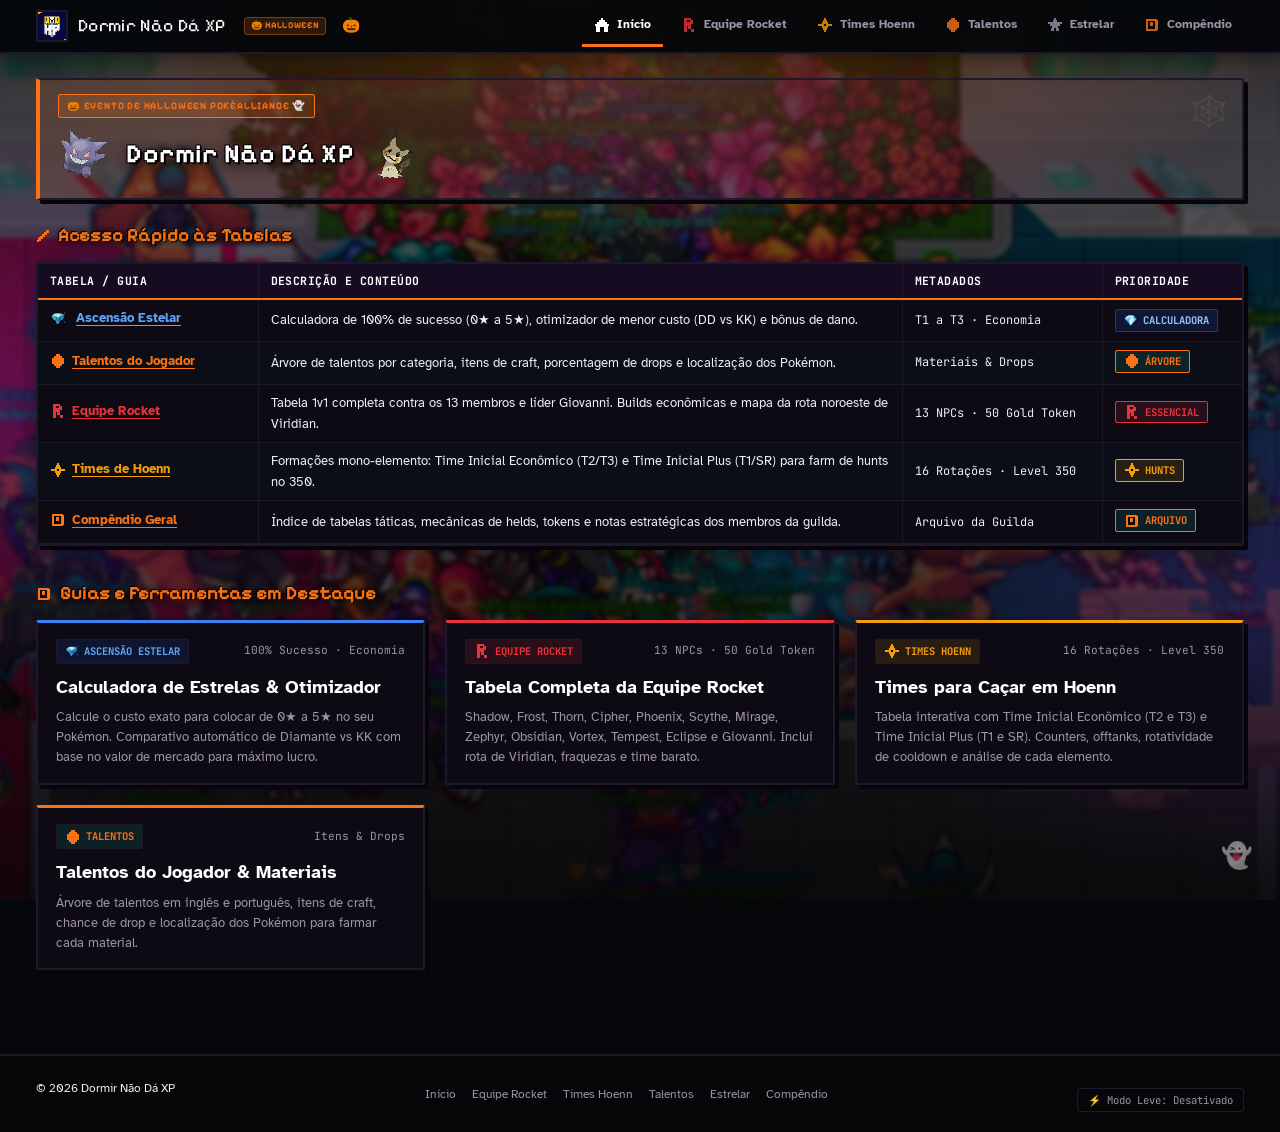
==== commit e950a3e3: "feat(halloween): adicionar ambientacao autentica com sprites fantasmas e morcegos sem neon" ====
--- a/index.html
+++ b/index.html
@@ -9,7 +9,7 @@
   <link rel="preconnect" href="https://fonts.googleapis.com">
   <link rel="preconnect" href="https://fonts.gstatic.com" crossorigin>
   <link href="https://fonts.googleapis.com/css2?family=Atkinson+Hyperlegible:ital,wght@0,400;0,700;1,400;1,700&family=Pixelify+Sans:wght@600;700&display=swap" rel="stylesheet">
-  <link rel="stylesheet" href="assets/css/style.css?v=4.2">
+  <link rel="stylesheet" href="assets/css/style.css?v=4.3">
 </head>
 <body class="home-page">
 
@@ -25,6 +25,7 @@
       <a href="index.html" class="brand">
         <img src="assets/img/logo.webp" alt="Logo" class="brand-img">
         <span>Dormir Não Dá XP</span>
+        <span class="brand-halloween-tag">🎃 HALLOWEEN</span>
       </a>
 
       <nav>
@@ -77,11 +78,18 @@
   <!-- Conteúdo Principal -->
   <main class="container" style="padding-top: 24px; padding-bottom: 48px;">
 
-    <!-- Hero Compacto com Identidade -->
+    <!-- Hero Compacto com Identidade e Tema Halloween -->
     <section class="hero-compact">
-      <h1 class="hero-title">
-        <span>Dormir Não Dá XP</span>
-      </h1>
+      <div class="hero-halloween-badge">
+        <span>🎃 EVENTO DE HALLOWEEN POKÉALLIANCE 👻</span>
+      </div>
+      <div class="hero-title-wrap">
+        <img src="assets/img/pokemon/gengar.png" alt="Gengar" class="hero-ghost-sprite">
+        <h1 class="hero-title">
+          <span>Dormir Não Dá XP</span>
+        </h1>
+        <img src="assets/img/pokemon/mimikyu.png" alt="Mimikyu" class="hero-ghost-sprite ghost-right">
+      </div>
     </section>
 
     <!-- Tabela Rápida de Guias e Ferramentas -->
@@ -257,6 +265,6 @@
     </div>
   </footer>
 
-  <script src="assets/js/main.js?v=2.2" defer></script>
+  <script src="assets/js/main.js?v=2.3" defer></script>
 </body>
 </html>
--- a/assets/css/style.css
+++ b/assets/css/style.css
@@ -133,13 +133,13 @@
   line-height: 1.6;
   background-color: #07060a;
   background-image: 
-    /* Iluminação Jack-o'-Lantern alaranjada no topo */
-    radial-gradient(ellipse 65% 42% at 50% -5%, rgba(255, 117, 24, 0.22) 0%, transparent 65%),
+    /* Iluminação Jack-o'-Lantern alaranjada marcante e quente no topo */
+    radial-gradient(ellipse 70% 48% at 50% -6%, rgba(249, 115, 22, 0.28) 0%, transparent 68%),
     /* Iluminação roxa espectral suave nas laterais */
-    radial-gradient(ellipse 60% 50% at 0% 45%, rgba(147, 51, 234, 0.16) 0%, transparent 60%),
-    radial-gradient(ellipse 60% 50% at 100% 65%, rgba(147, 51, 234, 0.14) 0%, transparent 60%),
+    radial-gradient(ellipse 60% 50% at 0% 45%, rgba(147, 51, 234, 0.18) 0%, transparent 60%),
+    radial-gradient(ellipse 60% 50% at 100% 65%, rgba(147, 51, 234, 0.16) 0%, transparent 60%),
     /* Base noturna abissal */
-    linear-gradient(180deg, #0e0a16 0%, #07060a 45%, #050407 100%);
+    linear-gradient(180deg, #110c1a 0%, #08060c 45%, #050407 100%);
   background-size: 100% 100%, 100% 100%, 100% 100%, 100% 100%;
   background-attachment: fixed;
   color: var(--text);
@@ -398,9 +398,74 @@
    ========================================================================== */
 
 .hero-compact {
-  padding: 10px 0 14px;
-  border-bottom: 2px solid var(--bg-2);
-  margin-bottom: 20px;
+  padding: 14px 18px 18px;
+  background: linear-gradient(90deg, rgba(249, 115, 22, 0.12) 0%, rgba(147, 51, 234, 0.10) 50%, transparent 100%);
+  border: 2px solid var(--bg-2);
+  border-left: 4px solid var(--guild-gold);
+  border-radius: var(--radius);
+  margin-bottom: 24px;
+  position: relative;
+  overflow: hidden;
+  box-shadow: var(--shadow-hard);
+}
+
+.hero-compact::after {
+  content: "🕸️";
+  position: absolute;
+  top: 8px;
+  right: 14px;
+  font-size: 2.2rem;
+  opacity: 0.35;
+  pointer-events: none;
+  user-select: none;
+}
+
+.hero-halloween-badge {
+  display: inline-flex;
+  align-items: center;
+  gap: 6px;
+  padding: 3px 8px;
+  background-color: rgba(249, 115, 22, 0.18);
+  border: 1px solid var(--guild-gold);
+  border-radius: var(--radius);
+  color: var(--guild-gold);
+  font-family: var(--font-pixel);
+  font-size: 0.72rem;
+  letter-spacing: 0.08em;
+  font-weight: 700;
+  margin-bottom: 10px;
+  text-transform: uppercase;
+}
+
+.hero-title-wrap {
+  display: flex;
+  align-items: center;
+  gap: 16px;
+  flex-wrap: wrap;
+}
+
+.hero-ghost-sprite {
+  width: 52px;
+  height: 52px;
+  image-rendering: pixelated;
+  flex-shrink: 0;
+  animation: ghostBob 3s ease-in-out infinite alternate;
+}
+
+.hero-ghost-sprite.ghost-right {
+  animation-delay: 1.5s;
+}
+
+@keyframes ghostBob {
+  0% { transform: translateY(0); }
+  100% { transform: translateY(-6px); }
+}
+
+@media (max-width: 600px) {
+  .hero-ghost-sprite {
+    width: 38px;
+    height: 38px;
+  }
 }
 
 .hero-title {
@@ -433,7 +498,7 @@
 
 .section-title {
   font-size: 1.35rem;
-  color: #ffffff;
+  color: var(--guild-gold);
   display: flex;
   align-items: center;
   gap: 8px;
@@ -473,8 +538,8 @@
 }
 
 .wiki-table thead {
-  background-color: var(--black);
-  border-bottom: 2px solid var(--bg-2);
+  background-color: #150c22;
+  border-bottom: 2px solid var(--guild-gold);
 }
 
 .wiki-table th {
@@ -502,7 +567,7 @@
 }
 
 .wiki-table tbody tr:hover {
-  background-color: var(--bg-hover);
+  background-color: rgba(249, 115, 22, 0.08);
 }
 
 .wiki-table td {
@@ -2725,7 +2790,7 @@
   background-size: cover;
   background-position: center 25%;
   background-repeat: no-repeat;
-  filter: blur(2px) brightness(0.65) saturate(1.2) hue-rotate(-15deg);
+  filter: blur(2px) brightness(0.68) saturate(1.35) hue-rotate(-22deg);
   transform: scale(1.04);
 }
 
@@ -2733,13 +2798,13 @@
   position: absolute;
   inset: 0;
   background-image:
-    /* Luz Jack-o'-Lantern alaranjada marcante no topo */
-    radial-gradient(ellipse 75% 45% at 50% -5%, rgba(255, 117, 24, 0.28) 0%, transparent 65%),
-    /* Luz roxa espectral suave nas laterais */
-    radial-gradient(ellipse 65% 55% at 0% 45%, rgba(147, 51, 234, 0.22) 0%, transparent 60%),
-    radial-gradient(ellipse 65% 55% at 100% 65%, rgba(147, 51, 234, 0.18) 0%, transparent 60%),
-    /* Gradiente escuro no topo para dar contraste absoluto às letras e navegação */
-    linear-gradient(180deg, rgba(7, 5, 10, 0.84) 0%, rgba(7, 5, 10, 0.68) 140px, rgba(7, 5, 10, 0.50) 320px, rgba(5, 4, 7, 0.90) 100%);
+    /* Luz Jack-o'-Lantern alaranjada marcante e aconchegante no topo */
+    radial-gradient(ellipse 80% 50% at 50% -5%, rgba(255, 125, 20, 0.36) 0%, transparent 70%),
+    /* Luz roxa espectral nas laterais */
+    radial-gradient(ellipse 65% 55% at 0% 45%, rgba(147, 51, 234, 0.24) 0%, transparent 60%),
+    radial-gradient(ellipse 65% 55% at 100% 65%, rgba(147, 51, 234, 0.20) 0%, transparent 60%),
+    /* Gradiente noturno para dar contraste absoluto às letras e navegação */
+    linear-gradient(180deg, rgba(8, 6, 12, 0.82) 0%, rgba(8, 6, 12, 0.62) 160px, rgba(7, 5, 10, 0.45) 340px, rgba(5, 4, 7, 0.90) 100%);
   background-size: 100% 100%, 100% 100%, 100% 100%, 100% 100%;
 }
 
@@ -4406,12 +4471,30 @@
 /* Detalhe temático sutil de Halloween no logo (sem neon) */
 .brand::after {
   content: "🎃";
-  font-size: 1rem;
+  font-size: 1.05rem;
   margin-left: 6px;
+  vertical-align: middle;
+}
+
+.brand-halloween-tag {
+  display: inline-flex;
+  align-items: center;
+  font-family: var(--font-pixel);
+  font-size: 0.65rem;
+  letter-spacing: 0.08em;
+  font-weight: 700;
+  color: var(--guild-gold);
+  background: rgba(249, 115, 22, 0.16);
+  border: 1px solid rgba(249, 115, 22, 0.4);
+  border-radius: 4px;
+  padding: 1px 6px;
+  margin-left: 8px;
+  text-transform: uppercase;
+  vertical-align: middle;
 }
 
 /* ==========================================================================
-   AMBIENTAÇÃO HALLOWEEN: ANIMAÇÃO DE MORCEGOS E FANTASMA
+   AMBIENTAÇÃO HALLOWEEN: ANIMAÇÃO DE MORCEGOS E FANTASMAS
    ========================================================================== */
 .halloween-spooks {
   position: fixed;
@@ -4430,54 +4513,94 @@
   pointer-events: none;
   user-select: none;
   font-family: var(--font-pixel);
-  opacity: 0.70;
-}
-
-/* Morcego 1 voando suavemente no topo */
+  opacity: 0.75;
+}
+
+/* Morcego 1 voando no topo */
 .spook-bat-1 {
-  top: 22px;
+  top: 18px;
   right: -50px;
-  font-size: 1.35rem;
-  animation: batFly1 26s linear infinite;
-}
-
-/* Morcego 2 voando na diagonal esquerda */
+  font-size: 1.4rem;
+  animation: batFly1 24s linear infinite;
+}
+
+/* Morcego 2 voando na diagonal */
 .spook-bat-2 {
-  top: 95px;
+  top: 110px;
   left: -50px;
-  font-size: 1.15rem;
-  animation: batFly2 34s linear infinite 13s;
-}
-
-/* Fantasma sutil flutuando no canto inferior */
+  font-size: 1.2rem;
+  animation: batFly2 32s linear infinite 11s;
+}
+
+/* Morcego 3 mais rápido e baixo */
+.spook-bat-3 {
+  top: 220px;
+  right: -50px;
+  font-size: 1.1rem;
+  animation: batFly3 28s linear infinite 18s;
+}
+
+/* Fantasma flutuando no canto inferior direito */
 .spook-ghost-1 {
   bottom: 24px;
   right: 28px;
-  font-size: 1.6rem;
-  opacity: 0.45;
+  font-size: 1.8rem;
+  opacity: 0.55;
   animation: ghostFloat 4.5s ease-in-out infinite alternate;
+}
+
+/* Haunter espectral translúcido flutuando pelo fundo */
+.spook-haunter {
+  bottom: 120px;
+  left: -90px;
+  animation: haunterFly 42s ease-in-out infinite 5s;
+}
+
+.spook-pokemon-img {
+  width: 58px;
+  height: 58px;
+  image-rendering: pixelated;
+  opacity: 0.38;
+  filter: drop-shadow(0 0 6px rgba(147, 51, 234, 0.4));
 }
 
 @keyframes batFly1 {
   0% { transform: translate(0, 0) scaleX(-1); opacity: 0; }
-  4% { opacity: 0.75; }
-  48% { transform: translate(-50vw, 32px) scaleX(-1); opacity: 0.8; }
-  50% { transform: translate(-52vw, 24px) scaleX(1); opacity: 0.75; }
-  96% { opacity: 0.75; }
+  4% { opacity: 0.8; }
+  48% { transform: translate(-50vw, 32px) scaleX(-1); opacity: 0.85; }
+  50% { transform: translate(-52vw, 24px) scaleX(1); opacity: 0.8; }
+  96% { opacity: 0.8; }
   100% { transform: translate(50px, -20px) scaleX(1); opacity: 0; }
 }
 
 @keyframes batFly2 {
   0% { transform: translate(0, 0) scaleX(1); opacity: 0; }
+  4% { opacity: 0.75; }
+  50% { transform: translate(58vw, 40px) scaleX(1); opacity: 0.85; }
+  96% { opacity: 0.75; }
+  100% { transform: translate(110vw, 10px) scaleX(1); opacity: 0; }
+}
+
+@keyframes batFly3 {
+  0% { transform: translate(0, 0) scaleX(-1); opacity: 0; }
   4% { opacity: 0.7; }
-  50% { transform: translate(58vw, 40px) scaleX(1); opacity: 0.8; }
+  50% { transform: translate(-60vw, 30px) scaleX(-1); opacity: 0.8; }
   96% { opacity: 0.7; }
-  100% { transform: translate(110vw, 10px) scaleX(1); opacity: 0; }
+  100% { transform: translate(-115vw, -10px) scaleX(-1); opacity: 0; }
 }
 
 @keyframes ghostFloat {
-  0% { transform: translateY(0) rotate(-4deg); opacity: 0.35; }
-  100% { transform: translateY(-18px) rotate(4deg); opacity: 0.65; }
-}
-
-
+  0% { transform: translateY(0) rotate(-4deg); opacity: 0.40; }
+  100% { transform: translateY(-22px) rotate(5deg); opacity: 0.70; }
+}
+
+@keyframes haunterFly {
+  0% { transform: translate(0, 0) scale(0.9); opacity: 0; }
+  6% { opacity: 0.45; }
+  50% { transform: translate(55vw, -60px) scale(1.05); opacity: 0.50; }
+  94% { opacity: 0.45; }
+  100% { transform: translate(112vw, -20px) scale(0.95); opacity: 0; }
+}
+
+
+
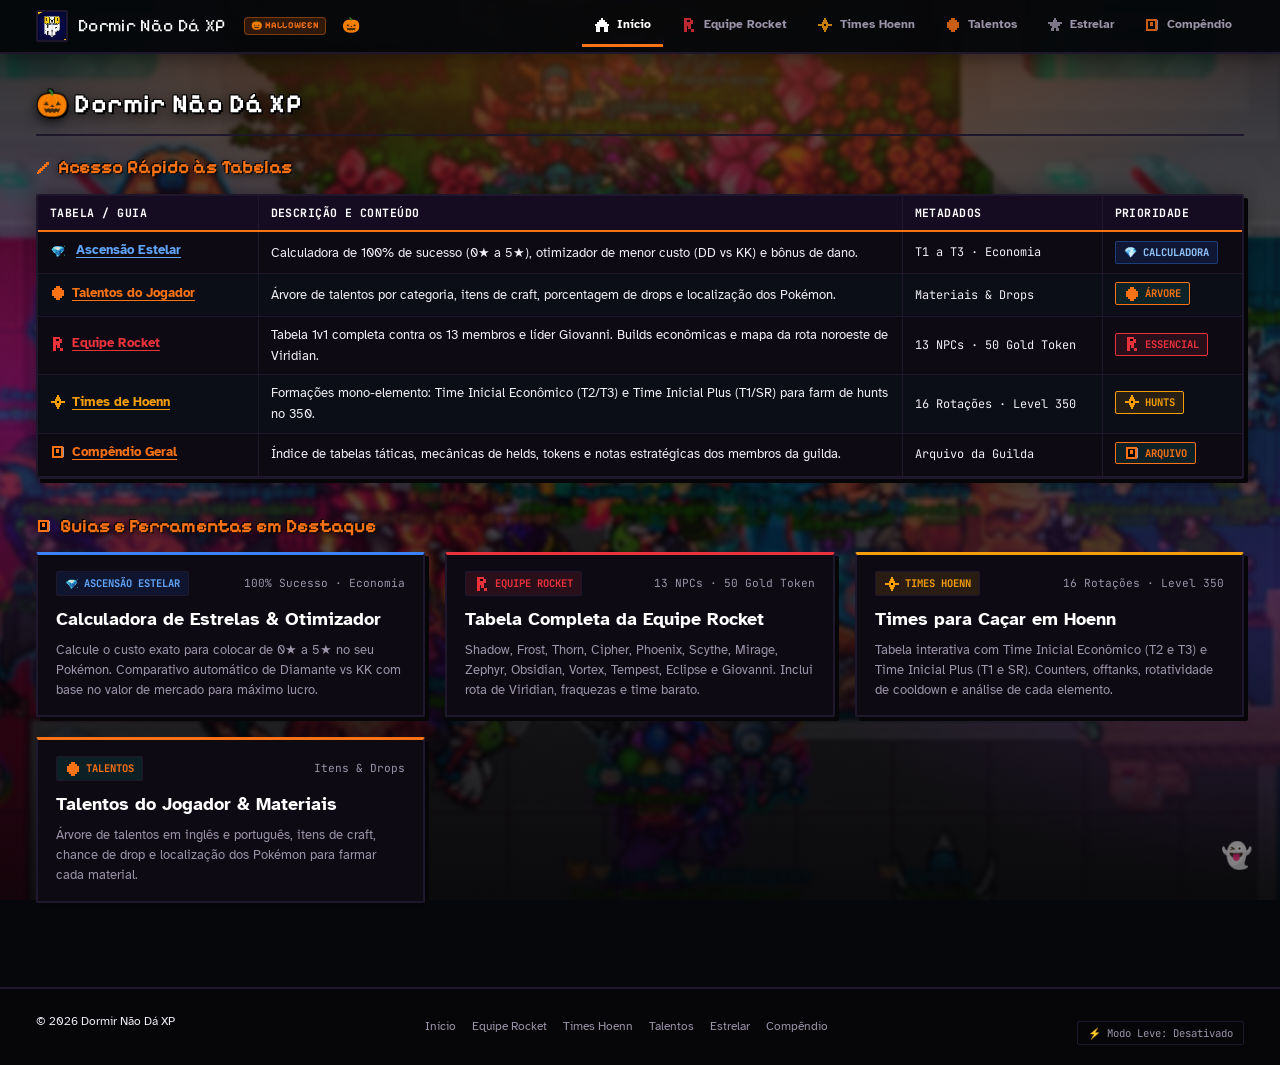
==== commit 65eee988: "style: remover banner do hero e manter apenas nome da guilda com abobora" ====
--- a/index.html
+++ b/index.html
@@ -9,7 +9,7 @@
   <link rel="preconnect" href="https://fonts.googleapis.com">
   <link rel="preconnect" href="https://fonts.gstatic.com" crossorigin>
   <link href="https://fonts.googleapis.com/css2?family=Atkinson+Hyperlegible:ital,wght@0,400;0,700;1,400;1,700&family=Pixelify+Sans:wght@600;700&display=swap" rel="stylesheet">
-  <link rel="stylesheet" href="assets/css/style.css?v=4.3">
+  <link rel="stylesheet" href="assets/css/style.css?v=4.4">
 </head>
 <body class="home-page">
 
@@ -78,18 +78,11 @@
   <!-- Conteúdo Principal -->
   <main class="container" style="padding-top: 24px; padding-bottom: 48px;">
 
-    <!-- Hero Compacto com Identidade e Tema Halloween -->
+    <!-- Título Principal com Ícone de Abóbora -->
     <section class="hero-compact">
-      <div class="hero-halloween-badge">
-        <span>🎃 EVENTO DE HALLOWEEN POKÉALLIANCE 👻</span>
-      </div>
-      <div class="hero-title-wrap">
-        <img src="assets/img/pokemon/gengar.png" alt="Gengar" class="hero-ghost-sprite">
-        <h1 class="hero-title">
-          <span>Dormir Não Dá XP</span>
-        </h1>
-        <img src="assets/img/pokemon/mimikyu.png" alt="Mimikyu" class="hero-ghost-sprite ghost-right">
-      </div>
+      <h1 class="hero-title">
+        <span>🎃 Dormir Não Dá XP</span>
+      </h1>
     </section>
 
     <!-- Tabela Rápida de Guias e Ferramentas -->
--- a/assets/css/style.css
+++ b/assets/css/style.css
@@ -398,74 +398,9 @@
    ========================================================================== */
 
 .hero-compact {
-  padding: 14px 18px 18px;
-  background: linear-gradient(90deg, rgba(249, 115, 22, 0.12) 0%, rgba(147, 51, 234, 0.10) 50%, transparent 100%);
-  border: 2px solid var(--bg-2);
-  border-left: 4px solid var(--guild-gold);
-  border-radius: var(--radius);
-  margin-bottom: 24px;
-  position: relative;
-  overflow: hidden;
-  box-shadow: var(--shadow-hard);
-}
-
-.hero-compact::after {
-  content: "🕸️";
-  position: absolute;
-  top: 8px;
-  right: 14px;
-  font-size: 2.2rem;
-  opacity: 0.35;
-  pointer-events: none;
-  user-select: none;
-}
-
-.hero-halloween-badge {
-  display: inline-flex;
-  align-items: center;
-  gap: 6px;
-  padding: 3px 8px;
-  background-color: rgba(249, 115, 22, 0.18);
-  border: 1px solid var(--guild-gold);
-  border-radius: var(--radius);
-  color: var(--guild-gold);
-  font-family: var(--font-pixel);
-  font-size: 0.72rem;
-  letter-spacing: 0.08em;
-  font-weight: 700;
-  margin-bottom: 10px;
-  text-transform: uppercase;
-}
-
-.hero-title-wrap {
-  display: flex;
-  align-items: center;
-  gap: 16px;
-  flex-wrap: wrap;
-}
-
-.hero-ghost-sprite {
-  width: 52px;
-  height: 52px;
-  image-rendering: pixelated;
-  flex-shrink: 0;
-  animation: ghostBob 3s ease-in-out infinite alternate;
-}
-
-.hero-ghost-sprite.ghost-right {
-  animation-delay: 1.5s;
-}
-
-@keyframes ghostBob {
-  0% { transform: translateY(0); }
-  100% { transform: translateY(-6px); }
-}
-
-@media (max-width: 600px) {
-  .hero-ghost-sprite {
-    width: 38px;
-    height: 38px;
-  }
+  padding: 10px 0 14px;
+  border-bottom: 2px solid var(--bg-2);
+  margin-bottom: 20px;
 }
 
 .hero-title {
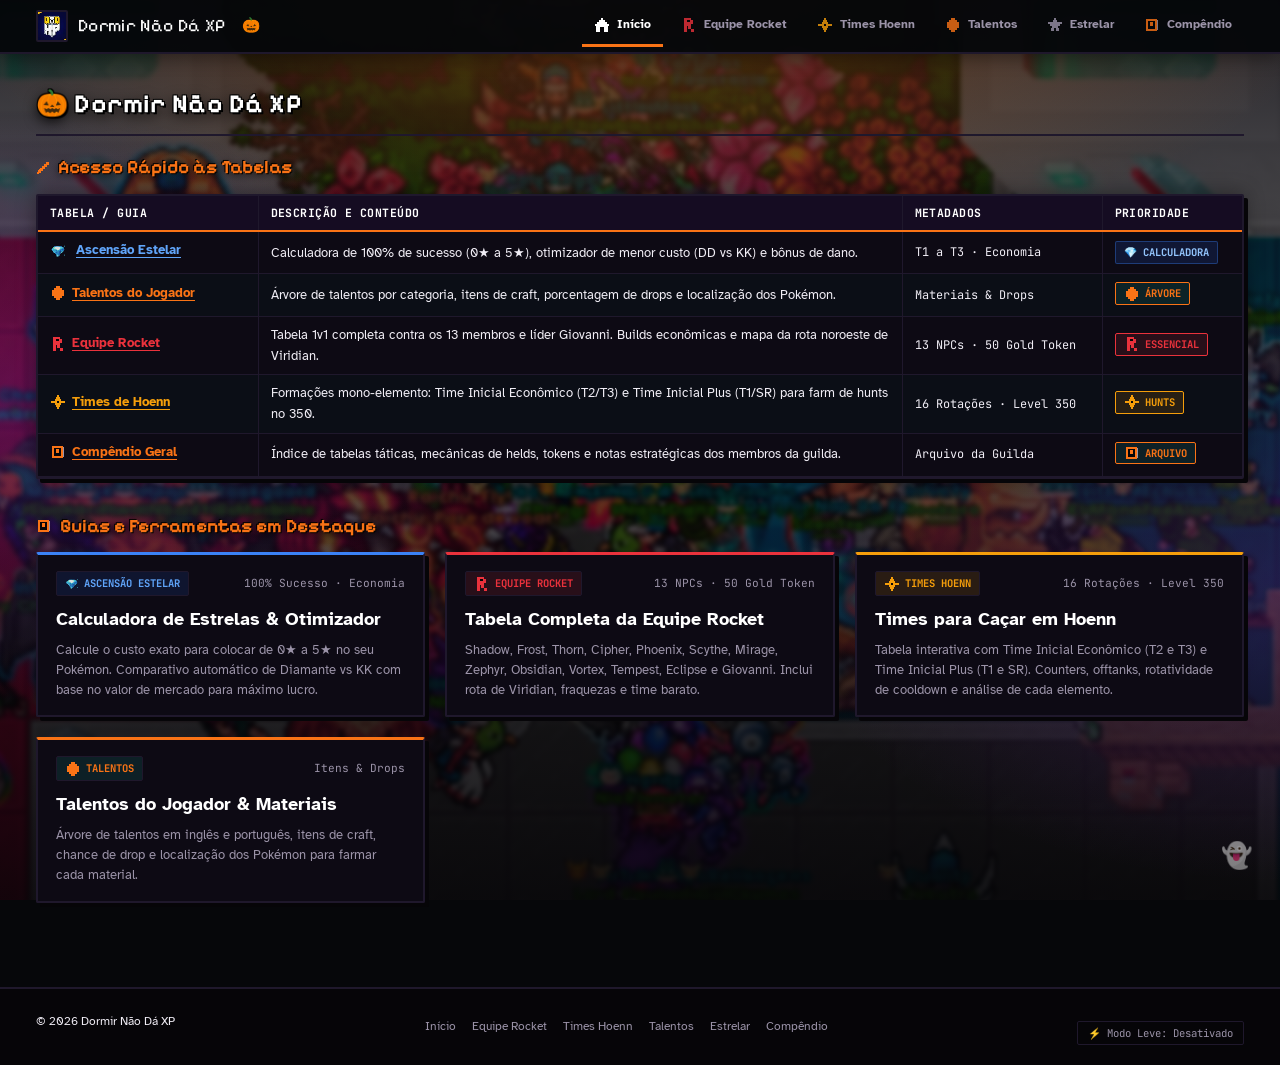
==== commit 4e2f21e5: "style: remover badge halloween da navbar em todas as paginas" ====
--- a/index.html
+++ b/index.html
@@ -9,7 +9,7 @@
   <link rel="preconnect" href="https://fonts.googleapis.com">
   <link rel="preconnect" href="https://fonts.gstatic.com" crossorigin>
   <link href="https://fonts.googleapis.com/css2?family=Atkinson+Hyperlegible:ital,wght@0,400;0,700;1,400;1,700&family=Pixelify+Sans:wght@600;700&display=swap" rel="stylesheet">
-  <link rel="stylesheet" href="assets/css/style.css?v=4.4">
+  <link rel="stylesheet" href="assets/css/style.css?v=4.5">
 </head>
 <body class="home-page">
 
@@ -25,7 +25,6 @@
       <a href="index.html" class="brand">
         <img src="assets/img/logo.webp" alt="Logo" class="brand-img">
         <span>Dormir Não Dá XP</span>
-        <span class="brand-halloween-tag">🎃 HALLOWEEN</span>
       </a>
 
       <nav>
--- a/assets/css/style.css
+++ b/assets/css/style.css
@@ -4411,23 +4411,6 @@
   vertical-align: middle;
 }
 
-.brand-halloween-tag {
-  display: inline-flex;
-  align-items: center;
-  font-family: var(--font-pixel);
-  font-size: 0.65rem;
-  letter-spacing: 0.08em;
-  font-weight: 700;
-  color: var(--guild-gold);
-  background: rgba(249, 115, 22, 0.16);
-  border: 1px solid rgba(249, 115, 22, 0.4);
-  border-radius: 4px;
-  padding: 1px 6px;
-  margin-left: 8px;
-  text-transform: uppercase;
-  vertical-align: middle;
-}
-
 /* ==========================================================================
    AMBIENTAÇÃO HALLOWEEN: ANIMAÇÃO DE MORCEGOS E FANTASMAS
    ========================================================================== */
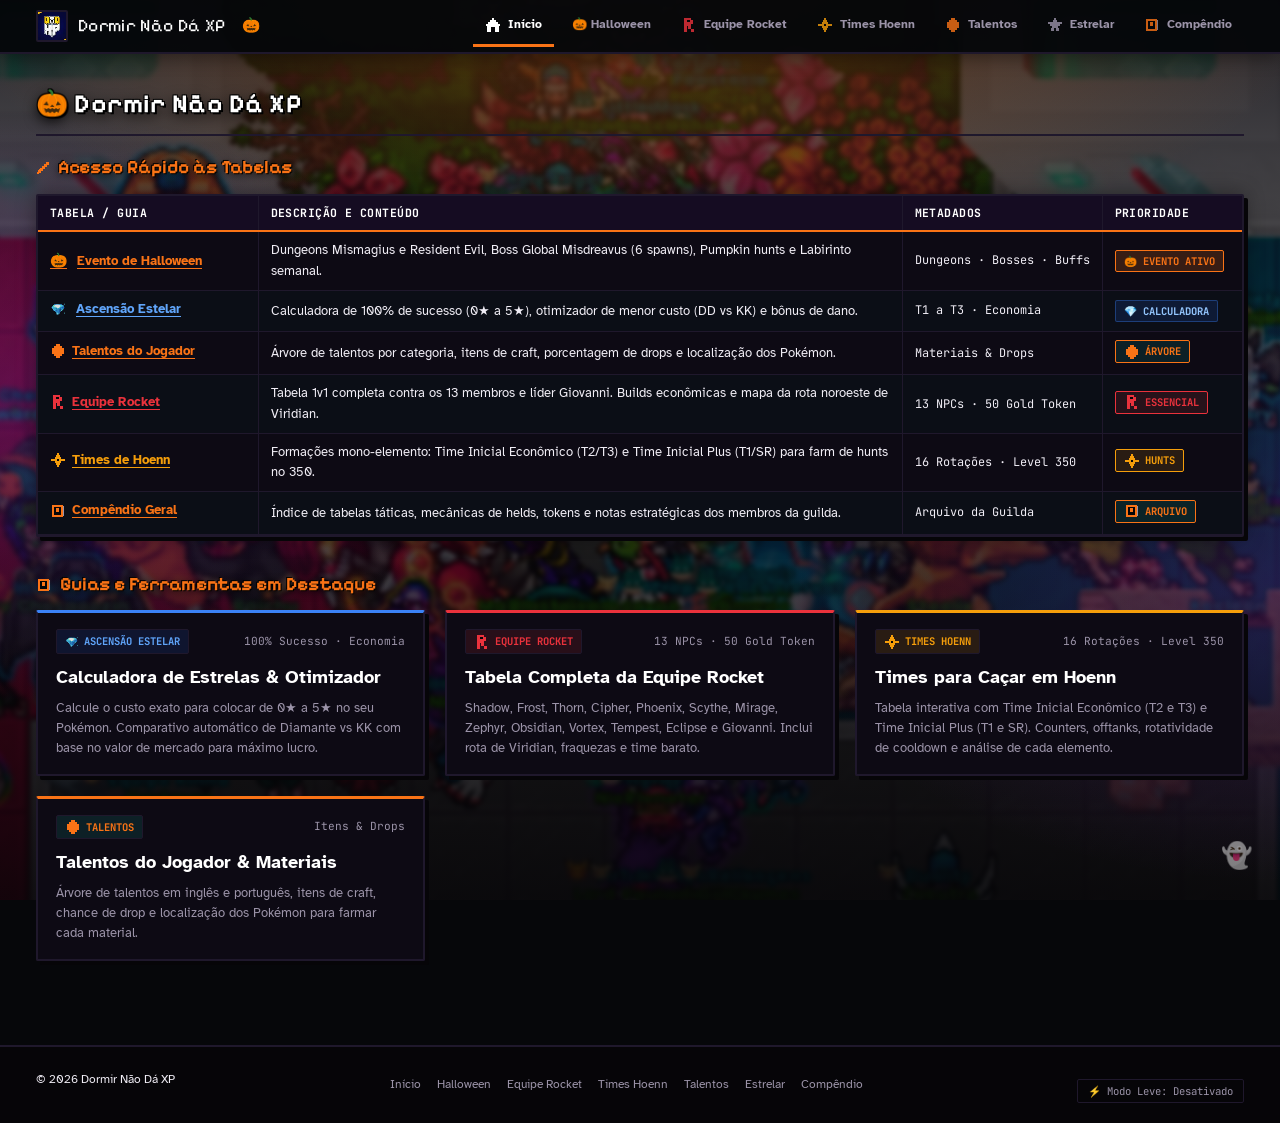
==== commit 835e337b: "feat(halloween): adicionar aba e pagina completa do evento de halloween" ====
--- a/index.html
+++ b/index.html
@@ -36,6 +36,11 @@
             </a>
           </li>
           <li>
+            <a href="halloween.html" class="nav-link">
+              <span>🎃 Halloween</span>
+            </a>
+          </li>
+          <li>
             <a href="equipe-rocket.html" class="nav-link">
               <svg class="pixel-icon pixel-icon-rocket" width="16" height="16" viewBox="0 0 16 16" fill="currentColor" shape-rendering="crispEdges"><rect x="3" y="1" width="7" height="2"/><rect x="3" y="3" width="9" height="4"/><rect x="6" y="3" width="3" height="2" fill="var(--black)"/><rect x="3" y="7" width="7" height="2"/><rect x="3" y="9" width="3" height="6"/><rect x="7" y="9" width="3" height="3"/><rect x="10" y="12" width="3" height="3"/></svg>
               <span>Equipe Rocket</span>
@@ -107,6 +112,17 @@
           <tbody>
             <tr>
               <td>
+                <a href="halloween.html" class="table-link" style="color: var(--guild-gold);">
+                  <span style="font-size: 1rem; vertical-align: middle; margin-right: 4px;">🎃</span>
+                  <span>Evento de Halloween</span>
+                </a>
+              </td>
+              <td>Dungeons Mismagius e Resident Evil, Boss Global Misdreavus (6 spawns), Pumpkin hunts e Labirinto semanal.</td>
+              <td class="font-mono">Dungeons · Bosses · Buffs</td>
+              <td><span class="tag-meta" style="background: rgba(249, 115, 22, 0.18); color: var(--guild-gold); border: 1px solid var(--guild-gold);">🎃 Evento Ativo</span></td>
+            </tr>
+            <tr>
+              <td>
                 <a href="estrelar.html" class="table-link" style="color: #60a5fa;">
                   <img src="assets/img/icon_diamond.png" alt="Estrelar" style="width: 16px; height: 16px; image-rendering: pixelated; vertical-align: middle; margin-right: 4px;">
                   <span>Ascensão Estelar</span>
@@ -242,6 +258,7 @@
       <p>&copy; 2026 Dormir Não Dá XP</p>
       <ul class="footer-links">
         <li><a href="index.html">Início</a></li>
+        <li><a href="halloween.html">Halloween</a></li>
         <li><a href="equipe-rocket.html">Equipe Rocket</a></li>
         <li><a href="times-hoenn.html">Times Hoenn</a></li>
         <li><a href="talentos.html">Talentos</a></li>
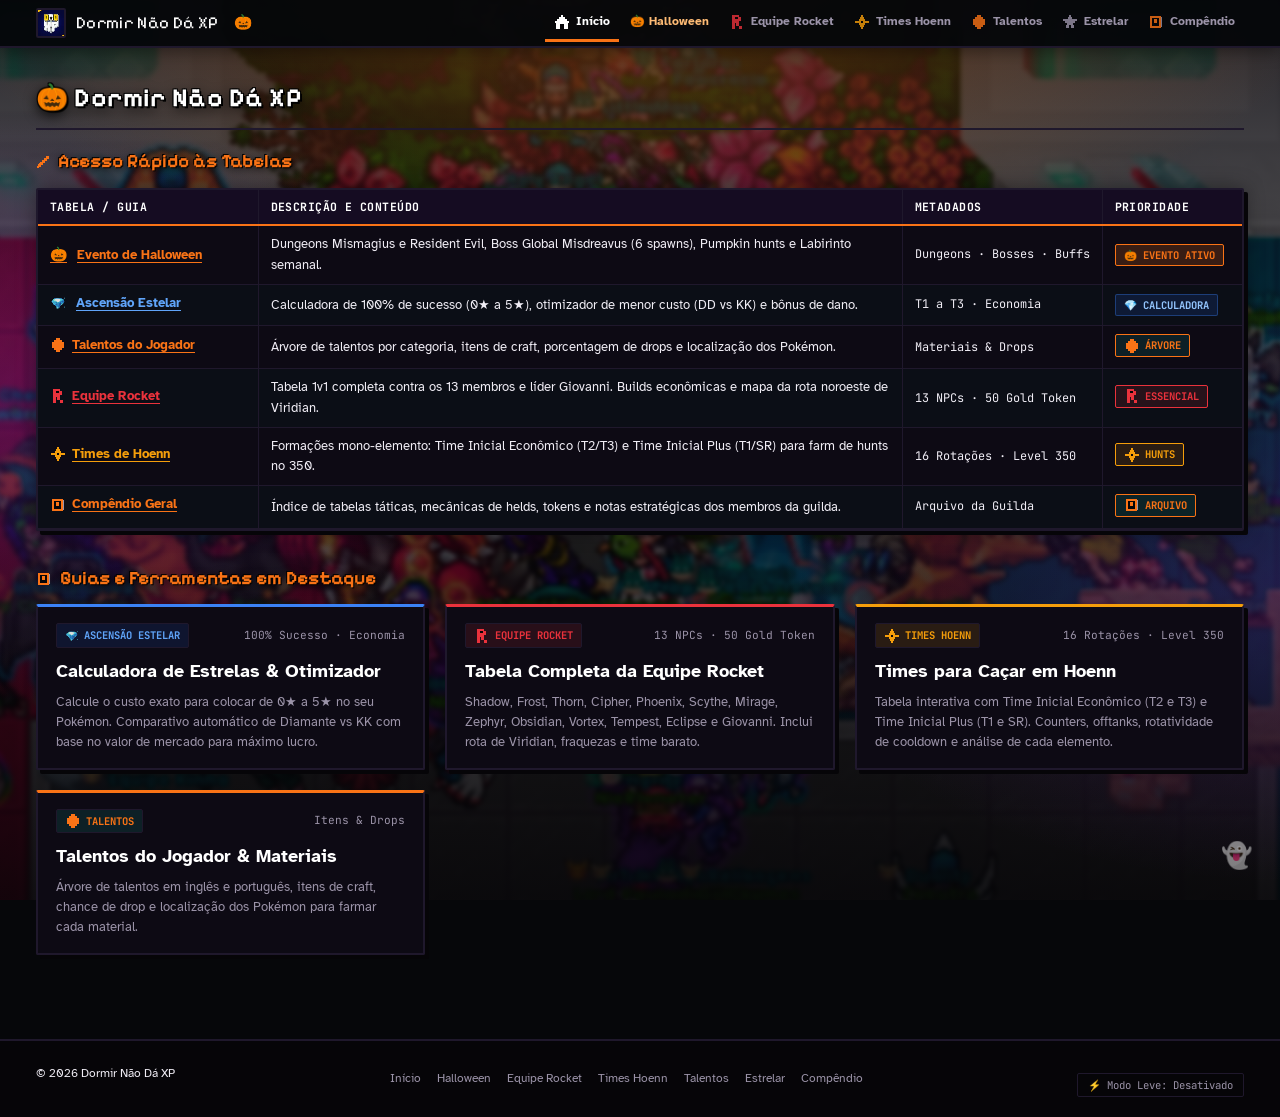
==== commit 0fc237ae: "style: renomear aba para Evento Halloween PKA 2026 e otimizar espacamento da navbar" ====
--- a/index.html
+++ b/index.html
@@ -9,7 +9,7 @@
   <link rel="preconnect" href="https://fonts.googleapis.com">
   <link rel="preconnect" href="https://fonts.gstatic.com" crossorigin>
   <link href="https://fonts.googleapis.com/css2?family=Atkinson+Hyperlegible:ital,wght@0,400;0,700;1,400;1,700&family=Pixelify+Sans:wght@600;700&display=swap" rel="stylesheet">
-  <link rel="stylesheet" href="assets/css/style.css?v=4.5">
+  <link rel="stylesheet" href="assets/css/style.css?v=4.6">
 </head>
 <body class="home-page">
 
--- a/assets/css/style.css
+++ b/assets/css/style.css
@@ -242,8 +242,8 @@
   display: flex;
   align-items: center;
   justify-content: space-between;
-  flex-wrap: wrap;
-  gap: 12px;
+  flex-wrap: nowrap;
+  gap: 8px;
 }
 
 .brand {
@@ -253,10 +253,11 @@
   text-decoration: none;
   color: #ffffff;
   font-family: var(--font-pixel);
-  font-size: 1.25rem;
+  font-size: 1.2rem;
   letter-spacing: 0.02em;
-  padding: 10px 0;
+  padding: 8px 0;
   transition: color 120ms ease;
+  white-space: nowrap;
 }
 
 .brand:hover {
@@ -264,8 +265,8 @@
 }
 
 .brand-img {
-  width: 32px;
-  height: 32px;
+  width: 30px;
+  height: 30px;
   border: 2px solid var(--bg-2);
   border-radius: var(--radius);
   background-color: var(--bg-1);
@@ -274,8 +275,16 @@
 .nav-links {
   display: flex;
   align-items: center;
-  gap: 6px;
+  gap: 2px;
   list-style: none;
+  margin: 0;
+  padding: 0;
+  overflow-x: auto;
+  scrollbar-width: none;
+}
+
+.nav-links::-webkit-scrollbar {
+  display: none;
 }
 
 .nav-link {
@@ -283,12 +292,13 @@
   text-decoration: none;
   font-family: var(--font-body);
   font-weight: 700;
-  font-size: 0.88rem;
-  padding: 10px 12px;
+  font-size: 0.84rem;
+  padding: 8px 9px;
   border-bottom: 3px solid transparent;
   display: inline-flex;
   align-items: center;
-  gap: 7px;
+  gap: 6px;
+  white-space: nowrap;
   transition: all 120ms ease;
 }
 
@@ -315,6 +325,18 @@
   opacity: 1;
 }
 
+.nav-link[href*="halloween"] {
+  color: #fdba74;
+}
+
+.nav-link[href*="halloween"]:hover {
+  color: #ffffff;
+}
+
+.nav-link[href*="halloween"].active {
+  border-bottom-color: var(--guild-gold);
+}
+
 .nav-link[href*="equipe-rocket"].active {
   border-bottom-color: var(--rocket);
   box-shadow: inset 0 -4px 8px -3px var(--rocket-glow);
@@ -328,6 +350,18 @@
 .nav-link[href*="guias"].active {
   border-bottom-color: var(--teal);
   box-shadow: inset 0 -4px 8px -3px var(--teal-glow);
+}
+
+@media (max-width: 1040px) {
+  .nav-container {
+    flex-wrap: wrap;
+    padding: 4px 0;
+  }
+  .nav-links {
+    width: 100%;
+    overflow-x: auto;
+    padding-bottom: 2px;
+  }
 }
 
 /* ==========================================================================
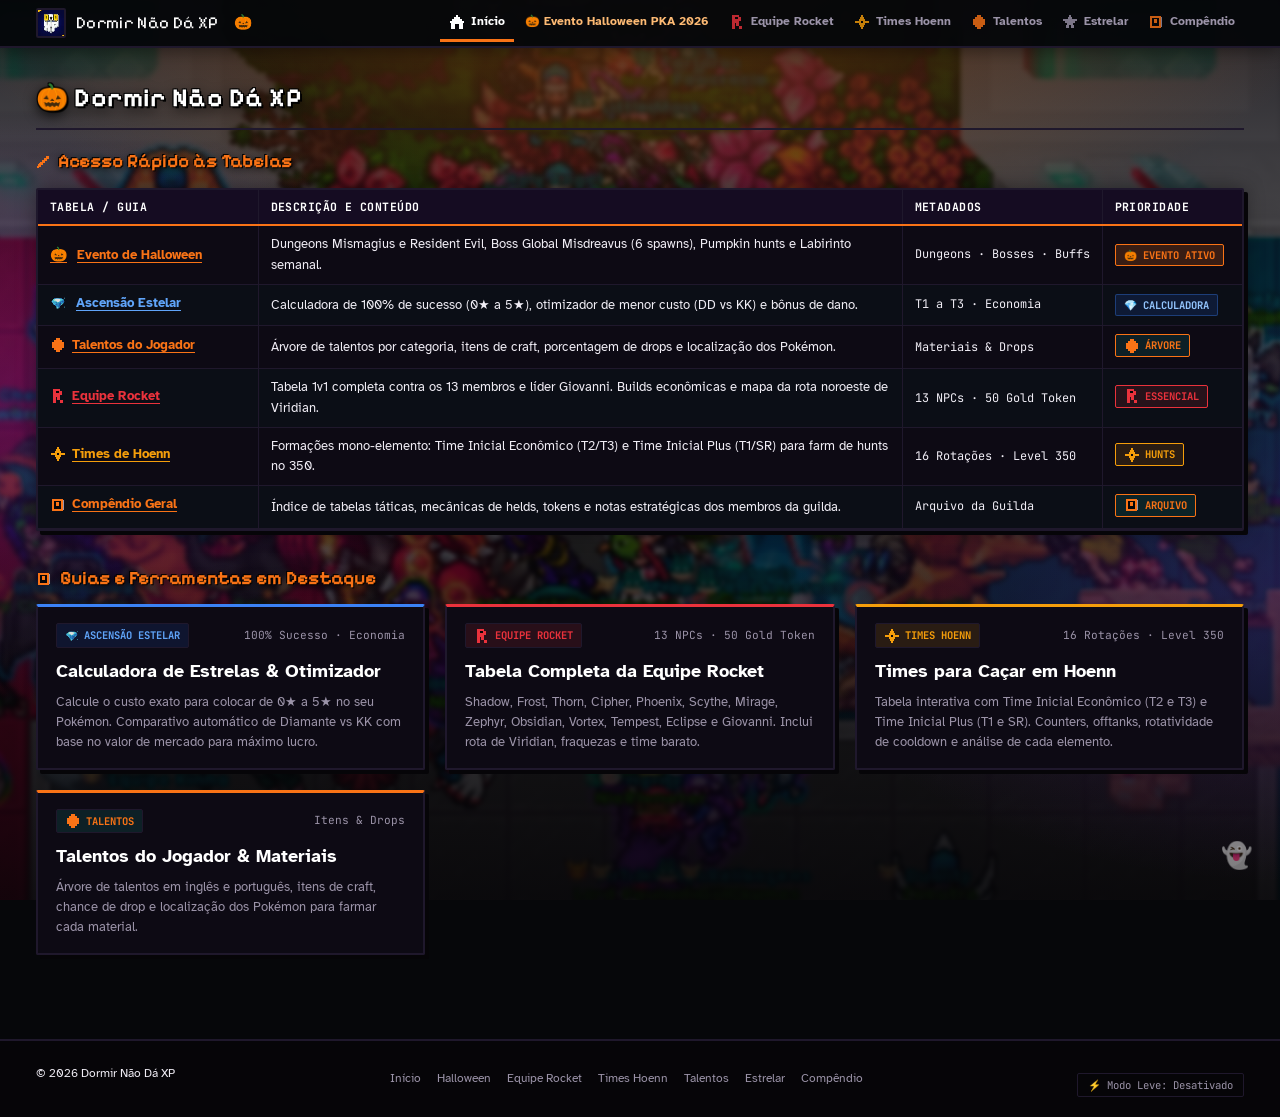
==== commit 967171cf: "style: renomear aba para Evento Halloween PKA 2026 em todas as paginas" ====
--- a/index.html
+++ b/index.html
@@ -37,7 +37,7 @@
           </li>
           <li>
             <a href="halloween.html" class="nav-link">
-              <span>🎃 Halloween</span>
+              <span>🎃 Evento Halloween PKA 2026</span>
             </a>
           </li>
           <li>
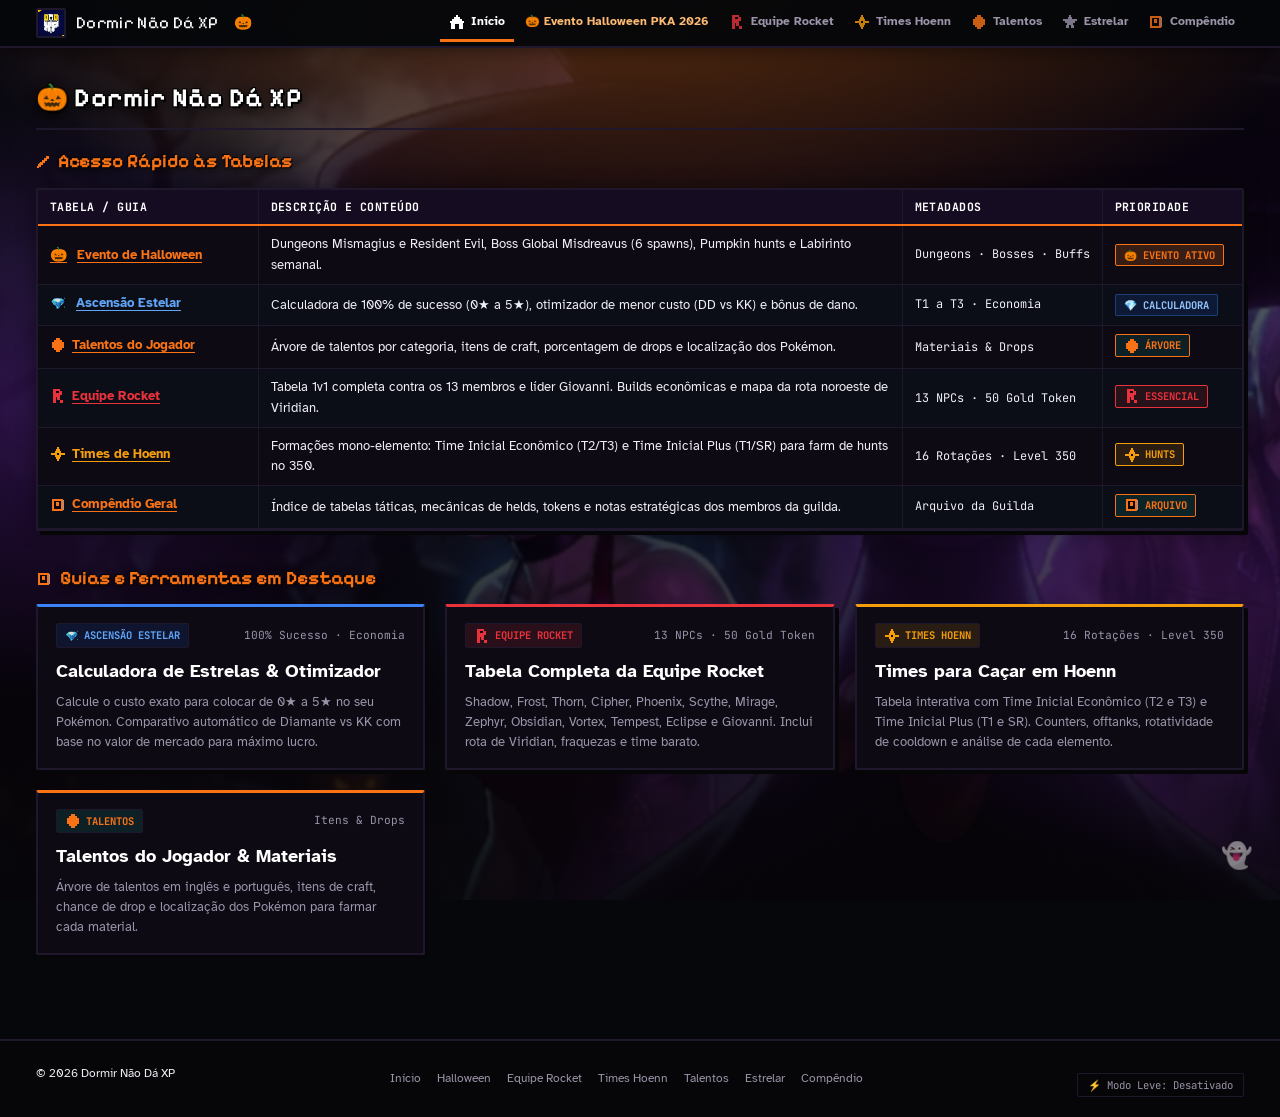
==== commit e0c42c50: "feat: definir nova imagem de fundo oficial do evento de halloween (mismagius e resident evil)" ====
--- a/index.html
+++ b/index.html
@@ -9,7 +9,7 @@
   <link rel="preconnect" href="https://fonts.googleapis.com">
   <link rel="preconnect" href="https://fonts.gstatic.com" crossorigin>
   <link href="https://fonts.googleapis.com/css2?family=Atkinson+Hyperlegible:ital,wght@0,400;0,700;1,400;1,700&family=Pixelify+Sans:wght@600;700&display=swap" rel="stylesheet">
-  <link rel="stylesheet" href="assets/css/style.css?v=4.6">
+  <link rel="stylesheet" href="assets/css/style.css?v=4.7">
 </head>
 <body class="home-page">
 
--- a/assets/css/style.css
+++ b/assets/css/style.css
@@ -2755,11 +2755,11 @@
   left: -20px;
   right: -20px;
   bottom: -20px;
-  background-image: url('../img/bg_gameplay.webp');
+  background-image: url('../img/bg_halloween.webp');
   background-size: cover;
-  background-position: center 25%;
+  background-position: center 30%;
   background-repeat: no-repeat;
-  filter: blur(2px) brightness(0.68) saturate(1.35) hue-rotate(-22deg);
+  filter: blur(1.5px) brightness(0.64) saturate(1.2);
   transform: scale(1.04);
 }
 
